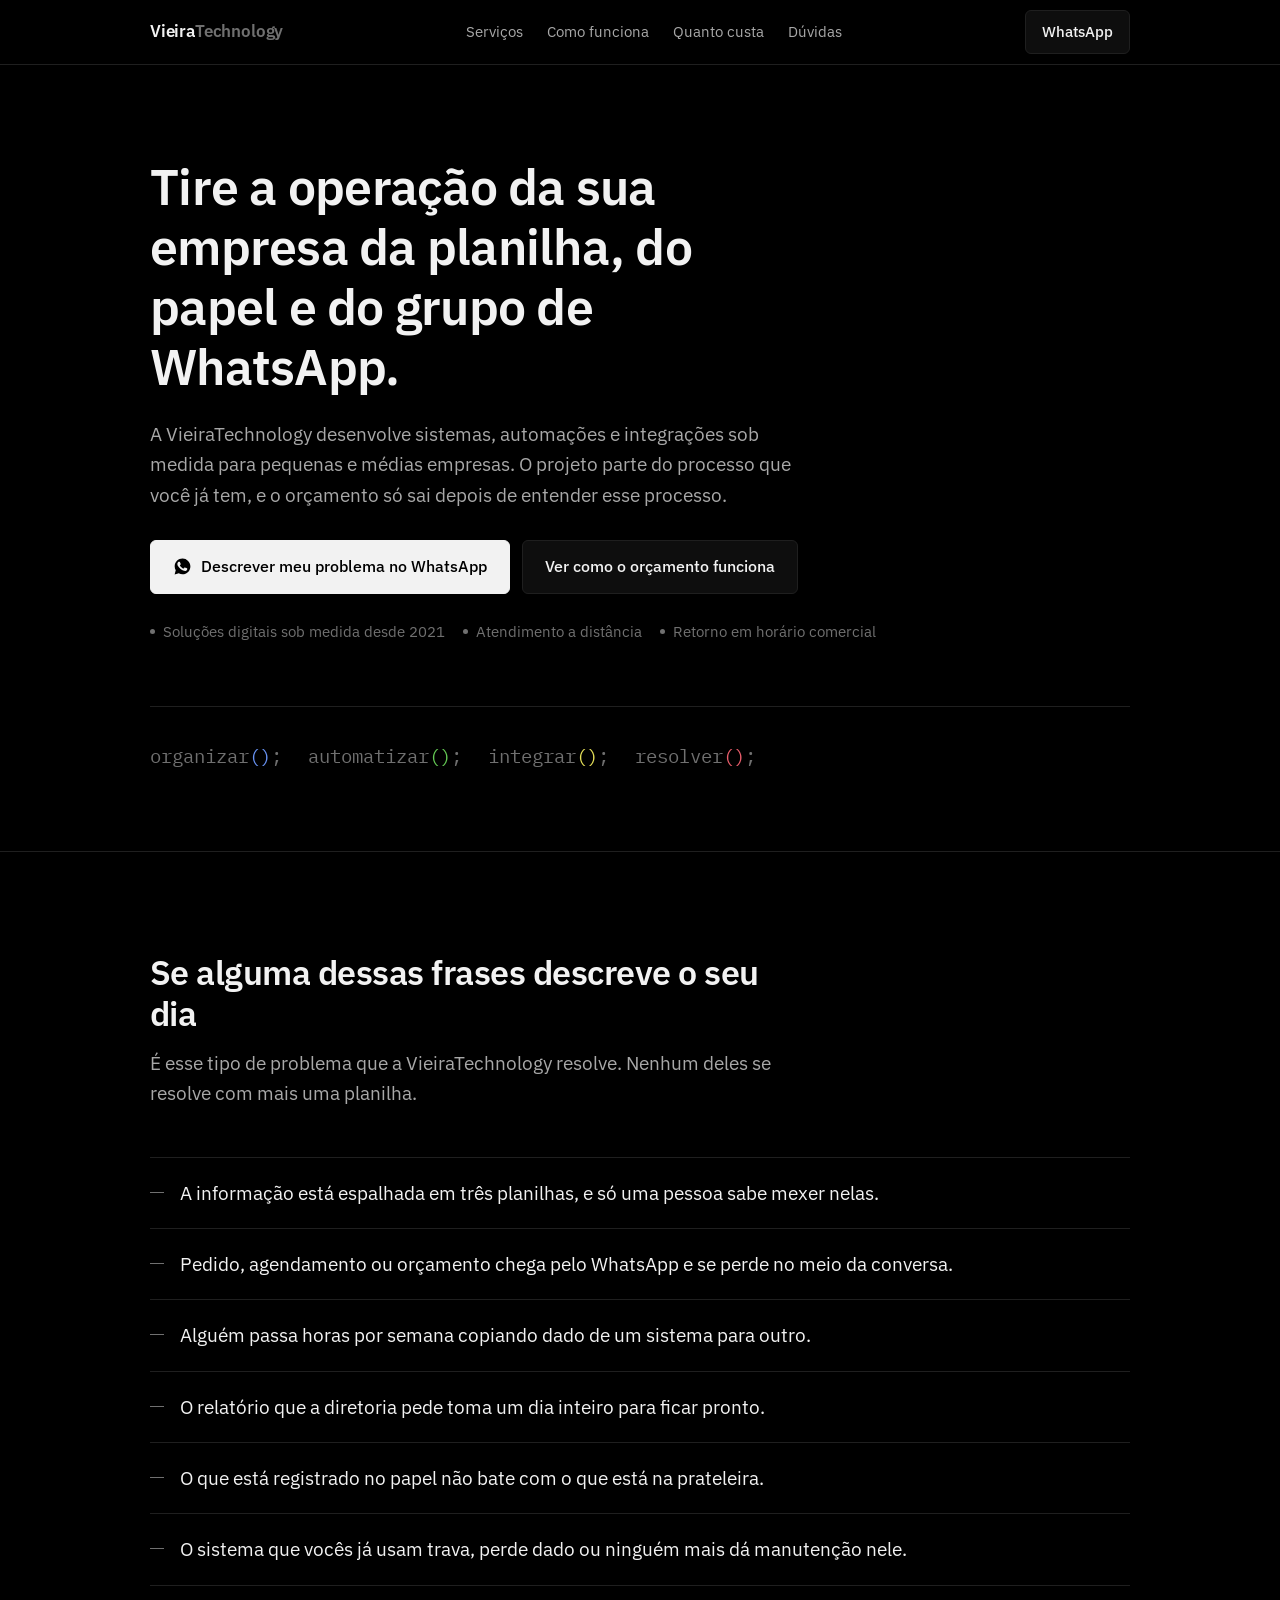
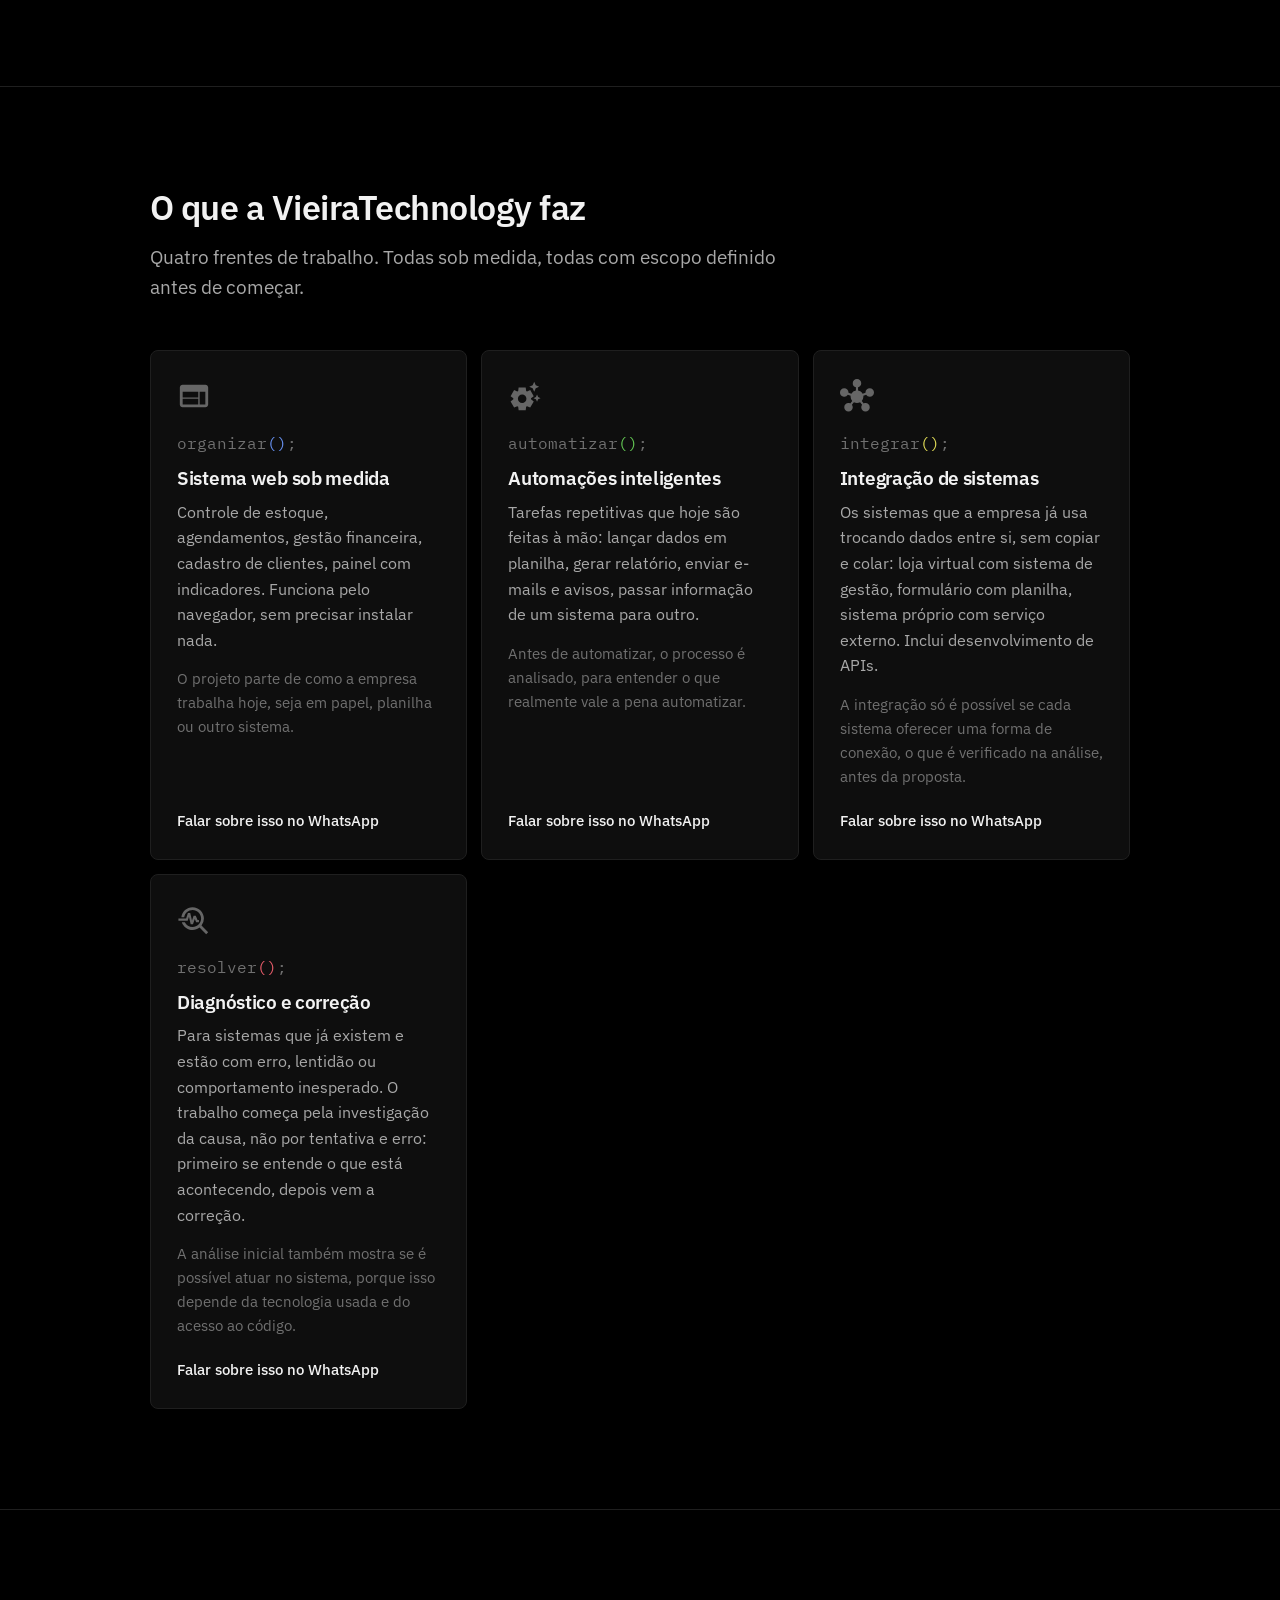
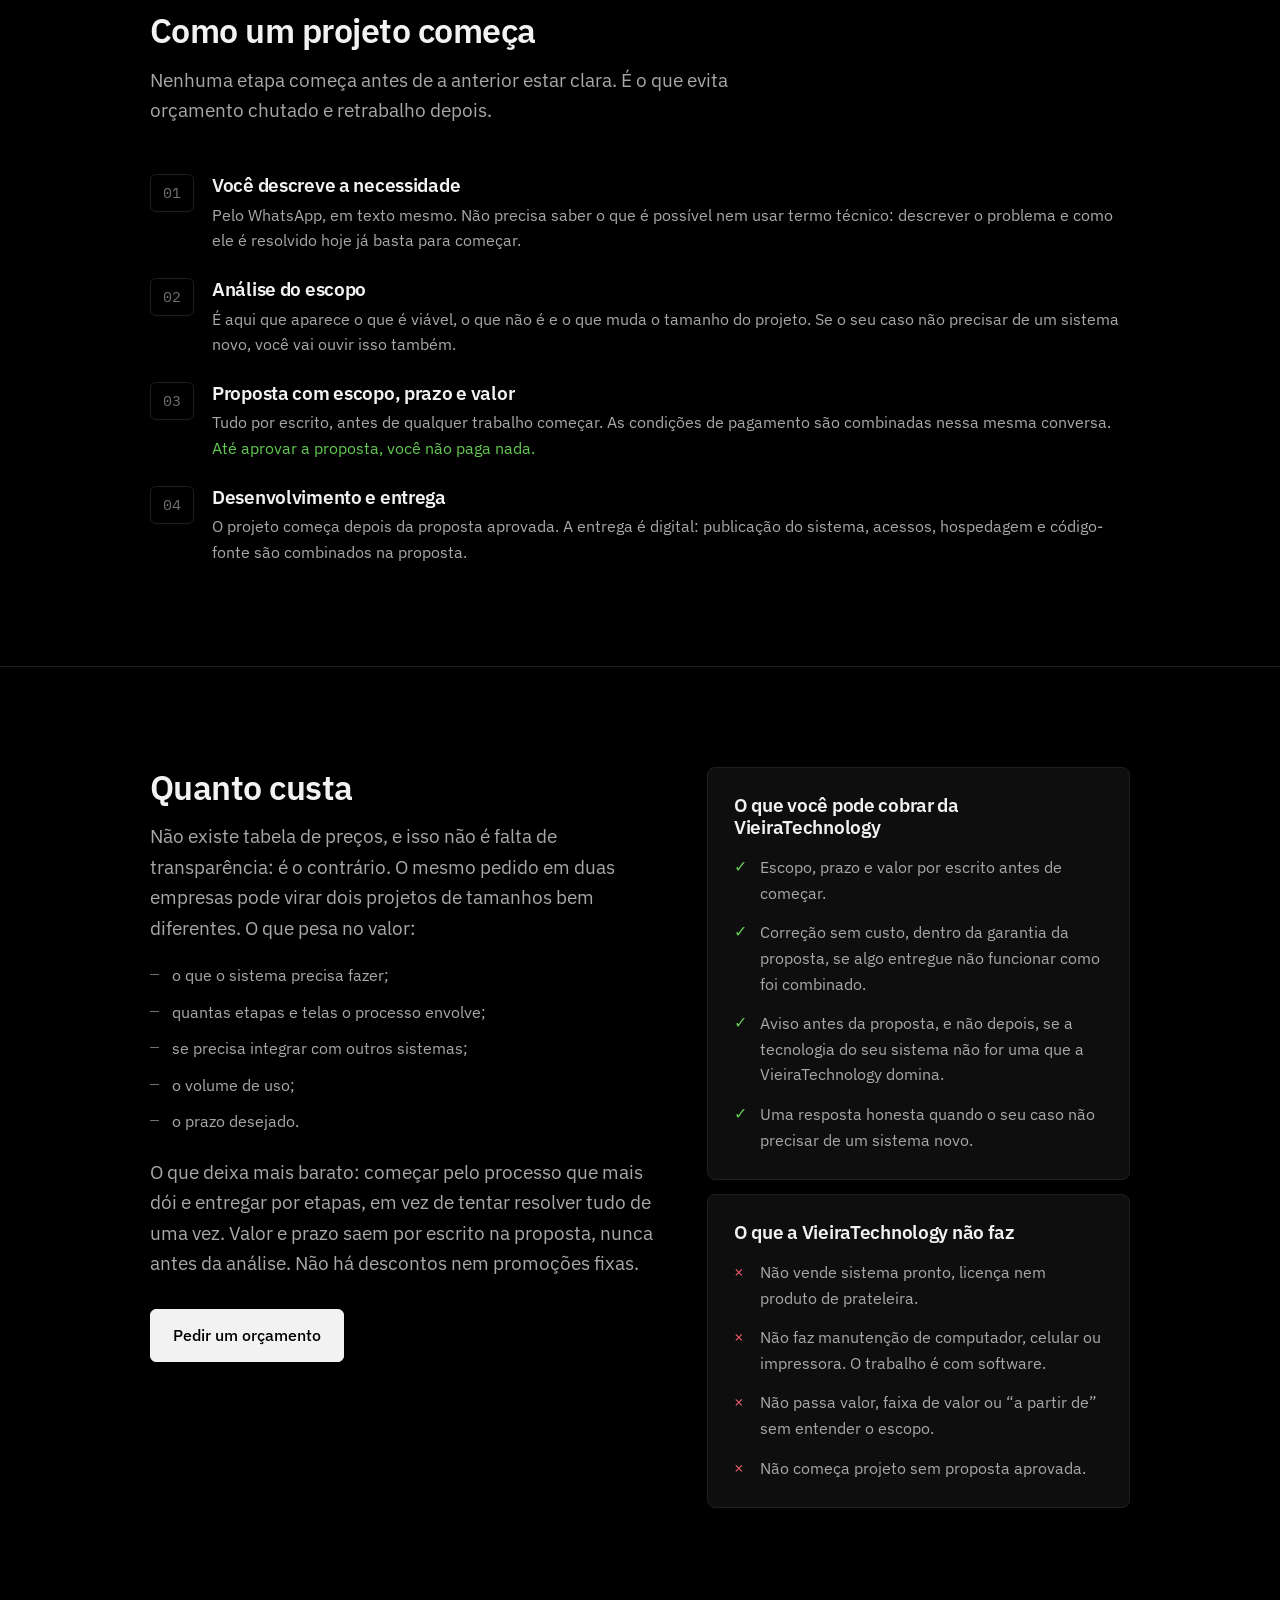
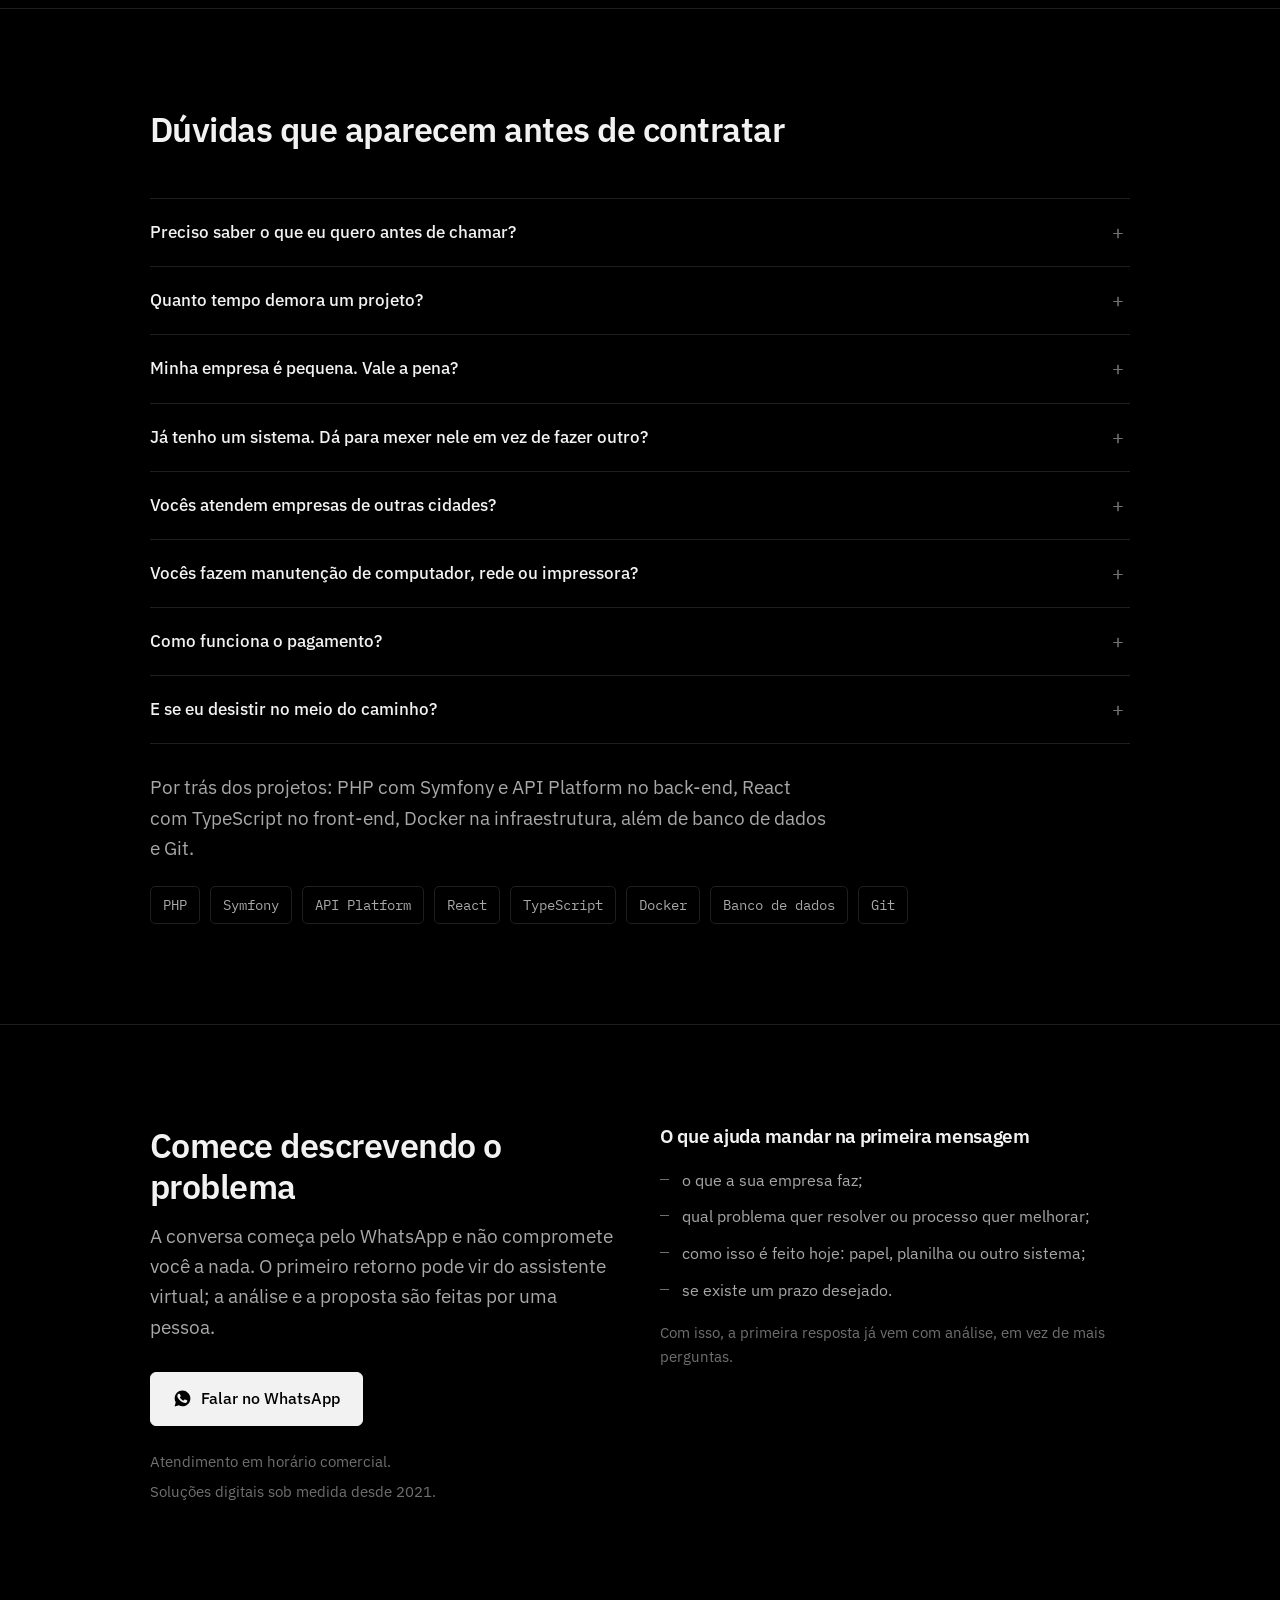
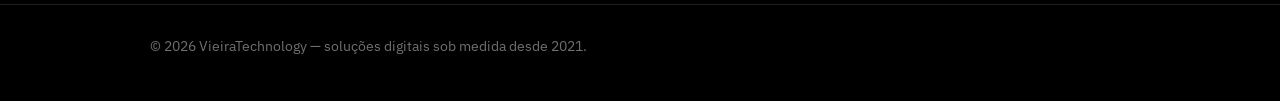
==== index.html @ 197795e4 "Add files via upload" ====
<!DOCTYPE html>
<html lang="pt-BR" id="top">
<head>
<meta charset="utf-8">
<meta name="viewport" content="width=device-width, initial-scale=1">
<title>VieiraTechnology — Sistemas sob medida para empresas que ainda rodam em planilha</title>
<meta name="description" content="Sistemas web, automações e integrações sob medida para pequenas e médias empresas. O projeto parte do processo que você já tem, e o orçamento sai depois da análise do escopo.">
<meta name="theme-color" content="#000000">
<link rel="canonical" href="https://vieiratechnology.github.io/">

<meta property="og:type" content="website">
<meta property="og:locale" content="pt_BR">
<meta property="og:site_name" content="VieiraTechnology">
<meta property="og:title" content="VieiraTechnology — Sistemas sob medida para empresas">
<meta property="og:description" content="Tire a operação da planilha, do papel e do grupo de WhatsApp. Sistemas, automações e integrações feitos para o processo que a sua empresa já tem.">
<meta property="og:url" content="https://vieiratechnology.github.io/">
<meta property="og:image" content="https://vieiratechnology.github.io/assets/img/og.png">
<meta name="twitter:card" content="summary_large_image">

<link rel="icon" href="assets/img/favicon.svg" type="image/svg+xml">
<link rel="preload" href="assets/fonts/ibm-plex-sans.woff2" as="font" type="font/woff2" crossorigin>
<link rel="stylesheet" href="assets/css/style.css">

<!-- marca que o JS está ativo antes da pintura, para o menu não piscar aberto no celular -->
<script>document.documentElement.classList.add('js');</script>
</head>

<body>

<header>
  <div class="wrap bar">
    <a class="mark" href="#top">Vieira<span>Technology</span></a>

    <nav id="nav-primary" class="nav" aria-label="Seções do site">
      <a href="#servicos">Serviços</a>
      <a href="#como-funciona">Como funciona</a>
      <a href="#orcamento">Quanto custa</a>
      <a href="#duvidas">Dúvidas</a>
    </nav>

    <div class="bar-actions">
      <a class="btn btn-sm" href="https://wa.me/5571984056597?text=Ol%C3%A1!%20Vim%20pelo%20site%20da%20VieiraTechnology%20e%20quero%20falar%20sobre%20um%20projeto." rel="noopener">WhatsApp</a>
      <button class="nav-toggle" type="button" aria-expanded="false" aria-controls="nav-primary" aria-label="Abrir e fechar o menu">
        <svg class="i-menu" viewBox="0 0 24 24" aria-hidden="true"><path d="M3 18h18v-2H3v2zm0-5h18v-2H3v2zm0-7v2h18V6H3z"/></svg>
        <svg class="i-close" viewBox="0 0 24 24" aria-hidden="true"><path d="M19 6.41 17.59 5 12 10.59 6.41 5 5 6.41 10.59 12 5 17.59 6.41 19 12 13.41 17.59 19 19 17.59 13.41 12z"/></svg>
      </button>
    </div>
  </div>
</header>

<main>

  <!-- hero: o que é, pra quem, o que fazer agora -->
  <section class="hero wrap">
    <h1>Tire a operação da sua empresa da planilha, do papel e do grupo de WhatsApp.</h1>
    <p class="lead">A VieiraTechnology desenvolve sistemas, automações e integrações sob medida para pequenas e médias empresas. O projeto parte do processo que você já tem, e o orçamento só sai depois de entender esse processo.</p>

    <div class="cta">
      <a class="btn btn-main" href="https://wa.me/5571984056597?text=Ol%C3%A1!%20Vim%20pelo%20site.%20Vou%20descrever%20o%20que%20a%20minha%20empresa%20faz%20e%20qual%20processo%20eu%20quero%20resolver%3A" rel="noopener">
        <svg viewBox="0 0 24 24" aria-hidden="true"><path d="M12.04 2c-5.46 0-9.91 4.45-9.91 9.91 0 1.75.46 3.45 1.32 4.95L2.05 22l5.25-1.38a9.87 9.87 0 0 0 4.74 1.21h.01c5.46 0 9.91-4.45 9.91-9.91 0-2.65-1.03-5.14-2.9-7.01A9.82 9.82 0 0 0 12.04 2zm5.8 14.13c-.25.69-1.45 1.32-2.01 1.4-.54.08-1.21.11-1.95-.12-.45-.14-1.03-.33-1.77-.65-3.12-1.35-5.16-4.49-5.31-4.7-.16-.21-1.27-1.69-1.27-3.22 0-1.53.8-2.28 1.09-2.6.28-.31.62-.39.82-.39.2 0 .41 0 .59.01.19.01.44-.07.69.53.25.6.86 2.08.94 2.23.08.16.13.34.02.55-.1.21-.16.34-.31.52-.16.18-.33.4-.47.54-.16.16-.32.33-.14.64.18.31.81 1.33 1.74 2.16 1.19 1.06 2.2 1.39 2.51 1.55.31.16.49.13.67-.08.18-.21.77-.9.98-1.21.2-.31.41-.26.69-.16.28.1 1.77.84 2.07.99.31.16.51.23.59.36.08.13.08.75-.17 1.45z"/></svg>
        Descrever meu problema no WhatsApp
      </a>
      <a class="btn" href="#orcamento">Ver como o orçamento funciona</a>
    </div>

    <p class="trust">
      <span>Soluções digitais sob medida desde 2021</span>
      <span>Atendimento a distância</span>
      <span>Retorno em horário comercial</span>
    </p>

    <p class="calls">
      <a href="#sistemas">organizar<span class="p-blue">()</span>;</a>
      <a href="#automacoes">automatizar<span class="p-green">()</span>;</a>
      <a href="#integracoes">integrar<span class="p-yellow">()</span>;</a>
      <a href="#diagnostico">resolver<span class="p-red">()</span>;</a>
    </p>
  </section>

  <!-- reconhecimento do problema -->
  <section id="problema">
    <div class="wrap">
      <div class="sec-head">
        <h2>Se alguma dessas frases descreve o seu dia</h2>
        <p class="lead">É esse tipo de problema que a VieiraTechnology resolve. Nenhum deles se resolve com mais uma planilha.</p>
      </div>
      <ul class="pains">
        <li>A informação está espalhada em três planilhas, e só uma pessoa sabe mexer nelas.</li>
        <li>Pedido, agendamento ou orçamento chega pelo WhatsApp e se perde no meio da conversa.</li>
        <li>Alguém passa horas por semana copiando dado de um sistema para outro.</li>
        <li>O relatório que a diretoria pede toma um dia inteiro para ficar pronto.</li>
        <li>O que está registrado no papel não bate com o que está na prateleira.</li>
        <li>O sistema que vocês já usam trava, perde dado ou ninguém mais dá manutenção nele.</li>
      </ul>
    </div>
  </section>

  <!-- serviços -->
  <section id="servicos">
    <div class="wrap">
      <div class="sec-head">
        <h2>O que a VieiraTechnology faz</h2>
        <p class="lead">Quatro frentes de trabalho. Todas sob medida, todas com escopo definido antes de começar.</p>
      </div>

      <div class="cards">

        <article class="card" id="sistemas">
          <svg viewBox="0 0 24 24" aria-hidden="true"><path d="M20 4H4c-1.1 0-1.99.9-1.99 2L2 18c0 1.1.9 2 2 2h16c1.1 0 2-.9 2-2V6c0-1.1-.9-2-2-2zm-5 14H4v-4h11v4zm0-5H4V9h11v4zm5 5h-4V9h4v9z"/></svg>
          <p class="call">organizar<span class="p-blue">()</span>;</p>
          <h3>Sistema web sob medida</h3>
          <p>Controle de estoque, agendamentos, gestão financeira, cadastro de clientes, painel com indicadores. Funciona pelo navegador, sem precisar instalar nada.</p>
          <p class="note">O projeto parte de como a empresa trabalha hoje, seja em papel, planilha ou outro sistema.</p>
          <a class="card-link" href="https://wa.me/5571984056597?text=Ol%C3%A1!%20Vim%20pelo%20site.%20Quero%20falar%20sobre%20um%20sistema%20sob%20medida%20para%20a%20minha%20empresa." rel="noopener">Falar sobre isso no WhatsApp</a>
        </article>

        <article class="card" id="automacoes">
          <svg viewBox="0 0 24 24" aria-hidden="true"><path d="M17.41 6.59 15 5.5l2.41-1.09L18.5 2l1.09 2.41L22 5.5l-2.41 1.09L18.5 9l-1.09-2.41zm3.87 6.13L20.5 11l-.78 1.72-1.72.78 1.72.78.78 1.72.78-1.72L23 13.5l-1.72-.78zm-5.04 1.65 1.94 1.47-2.5 4.33-2.24-.94c-.2.13-.42.26-.64.37l-.3 2.4h-5l-.3-2.41c-.22-.11-.43-.23-.64-.37l-2.24.94-2.5-4.33 1.94-1.47c-.01-.11-.01-.24-.01-.36s0-.25.01-.37l-1.94-1.47 2.5-4.33 2.24.94c.2-.13.42-.26.64-.37L7.5 6h5l.3 2.41c.22.11.43.23.64.37l2.24-.94 2.5 4.33-1.94 1.47c.01.12.01.24.01.37s0 .24-.01.36zM13 14c0-1.66-1.34-3-3-3s-3 1.34-3 3 1.34 3 3 3 3-1.34 3-3z"/></svg>
          <p class="call">automatizar<span class="p-green">()</span>;</p>
          <h3>Automações inteligentes</h3>
          <p>Tarefas repetitivas que hoje são feitas à mão: lançar dados em planilha, gerar relatório, enviar e-mails e avisos, passar informação de um sistema para outro.</p>
          <p class="note">Antes de automatizar, o processo é analisado, para entender o que realmente vale a pena automatizar.</p>
          <a class="card-link" href="https://wa.me/5571984056597?text=Ol%C3%A1!%20Vim%20pelo%20site.%20Quero%20automatizar%20uma%20tarefa%20repetitiva%20aqui%20na%20empresa%3A" rel="noopener">Falar sobre isso no WhatsApp</a>
        </article>

        <article class="card" id="integracoes">
          <svg viewBox="0 0 24 24" aria-hidden="true"><path d="M8.4 18.2c.38.5.6 1.12.6 1.8 0 1.66-1.34 3-3 3s-3-1.34-3-3 1.34-3 3-3c.44 0 .85.09 1.23.26l1.41-1.77a4.504 4.504 0 0 1-1.09-3.69l-2.03-.68A2.997 2.997 0 0 1 0 9.5c0-1.66 1.34-3 3-3s3 1.34 3 3c0 .07 0 .14-.01.21l2.03.68a4.468 4.468 0 0 1 3.22-2.32V5.91A3.018 3.018 0 0 1 9 3c0-1.66 1.34-3 3-3s3 1.34 3 3c0 1.4-.96 2.57-2.25 2.91v2.16c1.4.23 2.58 1.11 3.22 2.32L18 9.71V9.5c0-1.66 1.34-3 3-3s3 1.34 3 3-1.34 3-3 3c-1.06 0-1.98-.55-2.52-1.37l-2.03.68a4.49 4.49 0 0 1-1.09 3.69l1.41 1.77c.38-.18.79-.27 1.23-.27 1.66 0 3 1.34 3 3s-1.34 3-3 3-3-1.34-3-3c0-.68.22-1.3.6-1.8l-1.41-1.77c-1.35.75-3.01.76-4.37 0L8.4 18.2z"/></svg>
          <p class="call">integrar<span class="p-yellow">()</span>;</p>
          <h3>Integração de sistemas</h3>
          <p>Os sistemas que a empresa já usa trocando dados entre si, sem copiar e colar: loja virtual com sistema de gestão, formulário com planilha, sistema próprio com serviço externo. Inclui desenvolvimento de APIs.</p>
          <p class="note">A integração só é possível se cada sistema oferecer uma forma de conexão, o que é verificado na análise, antes da proposta.</p>
          <a class="card-link" href="https://wa.me/5571984056597?text=Ol%C3%A1!%20Vim%20pelo%20site.%20Preciso%20fazer%20dois%20sistemas%20conversarem%3A" rel="noopener">Falar sobre isso no WhatsApp</a>
        </article>

        <article class="card" id="diagnostico">
          <svg viewBox="0 0 24 24" aria-hidden="true"><path d="m22 20.59-4.69-4.69A7.902 7.902 0 0 0 19 11c0-4.42-3.58-8-8-8-4.08 0-7.44 3.05-7.93 7h2.02C5.57 7.17 8.03 5 11 5c3.31 0 6 2.69 6 6s-2.69 6-6 6c-2.42 0-4.5-1.44-5.45-3.5H3.4C4.45 16.69 7.46 19 11 19c1.85 0 3.55-.63 4.9-1.69L20.59 22 22 20.59z"/><path d="M8.43 9.69 9.65 15h1.64l1.26-3.78.95 2.28h2V12h-1l-1.25-3h-1.54l-1.12 3.37L9.35 7H7.7l-1.25 4H1v1.5h6.55z"/></svg>
          <p class="call">resolver<span class="p-red">()</span>;</p>
          <h3>Diagnóstico e correção</h3>
          <p>Para sistemas que já existem e estão com erro, lentidão ou comportamento inesperado. O trabalho começa pela investigação da causa, não por tentativa e erro: primeiro se entende o que está acontecendo, depois vem a correção.</p>
          <p class="note">A análise inicial também mostra se é possível atuar no sistema, porque isso depende da tecnologia usada e do acesso ao código.</p>
          <a class="card-link" href="https://wa.me/5571984056597?text=Ol%C3%A1!%20Vim%20pelo%20site.%20Tenho%20um%20sistema%20com%20problema%20e%20queria%20um%20diagn%C3%B3stico%3A" rel="noopener">Falar sobre isso no WhatsApp</a>
        </article>

      </div>
    </div>
  </section>

  <!-- processo -->
  <section id="como-funciona">
    <div class="wrap">
      <div class="sec-head">
        <h2>Como um projeto começa</h2>
        <p class="lead">Nenhuma etapa começa antes de a anterior estar clara. É o que evita orçamento chutado e retrabalho depois.</p>
      </div>

      <div class="steps">
        <div class="step">
          <div class="step-n">01</div>
          <div>
            <h3>Você descreve a necessidade</h3>
            <p>Pelo WhatsApp, em texto mesmo. Não precisa saber o que é possível nem usar termo técnico: descrever o problema e como ele é resolvido hoje já basta para começar.</p>
          </div>
        </div>
        <div class="step">
          <div class="step-n">02</div>
          <div>
            <h3>Análise do escopo</h3>
            <p>É aqui que aparece o que é viável, o que não é e o que muda o tamanho do projeto. Se o seu caso não precisar de um sistema novo, você vai ouvir isso também.</p>
          </div>
        </div>
        <div class="step">
          <div class="step-n">03</div>
          <div>
            <h3>Proposta com escopo, prazo e valor</h3>
            <p>Tudo por escrito, antes de qualquer trabalho começar. As condições de pagamento são combinadas nessa mesma conversa. <span class="free">Até aprovar a proposta, você não paga nada.</span></p>
          </div>
        </div>
        <div class="step">
          <div class="step-n">04</div>
          <div>
            <h3>Desenvolvimento e entrega</h3>
            <p>O projeto começa depois da proposta aprovada. A entrega é digital: publicação do sistema, acessos, hospedagem e código-fonte são combinados na proposta.</p>
          </div>
        </div>
      </div>
    </div>
  </section>

  <!-- preço -->
  <section id="orcamento">
    <div class="wrap two">
      <div>
        <h2>Quanto custa</h2>
        <p class="lead mt-14">Não existe tabela de preços, e isso não é falta de transparência: é o contrário. O mesmo pedido em duas empresas pode virar dois projetos de tamanhos bem diferentes. O que pesa no valor:</p>
        <ul class="factors">
          <li>o que o sistema precisa fazer;</li>
          <li>quantas etapas e telas o processo envolve;</li>
          <li>se precisa integrar com outros sistemas;</li>
          <li>o volume de uso;</li>
          <li>o prazo desejado.</li>
        </ul>
        <p class="lead mt-22">O que deixa mais barato: começar pelo processo que mais dói e entregar por etapas, em vez de tentar resolver tudo de uma vez. Valor e prazo saem por escrito na proposta, nunca antes da análise. Não há descontos nem promoções fixas.</p>
        <div class="cta">
          <a class="btn btn-main" href="https://wa.me/5571984056597?text=Ol%C3%A1!%20Vim%20pelo%20site%20e%20quero%20um%20or%C3%A7amento.%20O%20processo%20que%20eu%20preciso%20resolver%20%C3%A9%3A" rel="noopener">Pedir um orçamento</a>
        </div>
      </div>

      <div>
        <div class="panel panel-yes">
          <h3>O que você pode cobrar da VieiraTechnology</h3>
          <ul>
            <li>Escopo, prazo e valor por escrito antes de começar.</li>
            <li>Correção sem custo, dentro da garantia da proposta, se algo entregue não funcionar como foi combinado.</li>
            <li>Aviso antes da proposta, e não depois, se a tecnologia do seu sistema não for uma que a VieiraTechnology domina.</li>
            <li>Uma resposta honesta quando o seu caso não precisar de um sistema novo.</li>
          </ul>
        </div>

        <div class="panel panel-no">
          <h3>O que a VieiraTechnology não faz</h3>
          <ul>
            <li>Não vende sistema pronto, licença nem produto de prateleira.</li>
            <li>Não faz manutenção de computador, celular ou impressora. O trabalho é com software.</li>
            <li>Não passa valor, faixa de valor ou “a partir de” sem entender o escopo.</li>
            <li>Não começa projeto sem proposta aprovada.</li>
          </ul>
        </div>
      </div>
    </div>
  </section>

  <!-- dúvidas -->
  <section id="duvidas">
    <div class="wrap">
      <div class="sec-head">
        <h2>Dúvidas que aparecem antes de contratar</h2>
      </div>

      <div class="faq">
        <details>
          <summary>Preciso saber o que eu quero antes de chamar?</summary>
          <p>Não. Descrever o problema e como ele é resolvido hoje já é suficiente. Definir o que o sistema precisa fazer faz parte da análise do escopo, antes da proposta.</p>
        </details>
        <details>
          <summary>Quanto tempo demora um projeto?</summary>
          <p>Depende do escopo, pelos mesmos motivos que mudam o valor. O prazo é definido na proposta, por escrito, antes de o desenvolvimento começar.</p>
        </details>
        <details>
          <summary>Minha empresa é pequena. Vale a pena?</summary>
          <p>O critério não é o tamanho da empresa, é o tamanho do problema. Se um processo manual consome horas de alguém toda semana ou causa erro que custa dinheiro, dá para medir se vale. Isso também aparece na análise, antes de qualquer proposta.</p>
        </details>
        <details>
          <summary>Já tenho um sistema. Dá para mexer nele em vez de fazer outro?</summary>
          <p>Depende da tecnologia usada e do acesso ao código. A análise inicial responde isso, e a resposta pode ser que não vale a pena mexer. Nesse caso você vai ouvir isso antes da proposta.</p>
        </details>
        <details>
          <summary>Vocês atendem empresas de outras cidades?</summary>
          <p>Sim. O atendimento é feito a distância, então a localização do cliente não é um impedimento.</p>
        </details>
        <details>
          <summary>Vocês fazem manutenção de computador, rede ou impressora?</summary>
          <p>Não. O trabalho da VieiraTechnology é com software: sistemas, automações e integrações sob medida, além da correção de sistemas que já existem.</p>
        </details>
        <details>
          <summary>Como funciona o pagamento?</summary>
          <p>A forma de pagamento é combinada caso a caso, diretamente com o responsável, junto com a proposta. Não existe condição padrão, então forma, parcelamento e datas são definidos nessa conversa.</p>
        </details>
        <details>
          <summary>E se eu desistir no meio do caminho?</summary>
          <p>Cancelamento e reembolso seguem o que estiver acordado na proposta, respeitando os direitos previstos em lei, e são tratados diretamente com o responsável.</p>
        </details>
      </div>

      <p class="lead narrow mt-28">Por trás dos projetos: PHP com Symfony e API Platform no back-end, React com TypeScript no front-end, Docker na infraestrutura, além de banco de dados e Git.</p>
      <div class="stack">
        <span class="chip">PHP</span>
        <span class="chip">Symfony</span>
        <span class="chip">API Platform</span>
        <span class="chip">React</span>
        <span class="chip">TypeScript</span>
        <span class="chip">Docker</span>
        <span class="chip">Banco de dados</span>
        <span class="chip">Git</span>
      </div>
    </div>
  </section>

  <!-- contato -->
  <section id="contato">
    <div class="wrap contact-grid">
      <div>
        <h2>Comece descrevendo o problema</h2>
        <p class="lead mt-14">A conversa começa pelo WhatsApp e não compromete você a nada. O primeiro retorno pode vir do assistente virtual; a análise e a proposta são feitas por uma pessoa.</p>
        <div class="cta">
          <a class="btn btn-main" href="https://wa.me/5571984056597?text=Ol%C3%A1!%20Vim%20pelo%20site.%20Vou%20descrever%20o%20que%20a%20minha%20empresa%20faz%20e%20qual%20processo%20eu%20quero%20resolver%3A" rel="noopener">
            <svg viewBox="0 0 24 24" aria-hidden="true"><path d="M12.04 2c-5.46 0-9.91 4.45-9.91 9.91 0 1.75.46 3.45 1.32 4.95L2.05 22l5.25-1.38a9.87 9.87 0 0 0 4.74 1.21h.01c5.46 0 9.91-4.45 9.91-9.91 0-2.65-1.03-5.14-2.9-7.01A9.82 9.82 0 0 0 12.04 2zm5.8 14.13c-.25.69-1.45 1.32-2.01 1.4-.54.08-1.21.11-1.95-.12-.45-.14-1.03-.33-1.77-.65-3.12-1.35-5.16-4.49-5.31-4.7-.16-.21-1.27-1.69-1.27-3.22 0-1.53.8-2.28 1.09-2.6.28-.31.62-.39.82-.39.2 0 .41 0 .59.01.19.01.44-.07.69.53.25.6.86 2.08.94 2.23.08.16.13.34.02.55-.1.21-.16.34-.31.52-.16.18-.33.4-.47.54-.16.16-.32.33-.14.64.18.31.81 1.33 1.74 2.16 1.19 1.06 2.2 1.39 2.51 1.55.31.16.49.13.67-.08.18-.21.77-.9.98-1.21.2-.31.41-.26.69-.16.28.1 1.77.84 2.07.99.31.16.51.23.59.36.08.13.08.75-.17 1.45z"/></svg>
            Falar no WhatsApp
          </a>
        </div>
        <div class="meta">
          <span>Atendimento em horário comercial.</span>
          <span>Soluções digitais sob medida desde 2021.</span>
        </div>
      </div>

      <div>
        <h3>O que ajuda mandar na primeira mensagem</h3>
        <ul class="send">
          <li>o que a sua empresa faz;</li>
          <li>qual problema quer resolver ou processo quer melhorar;</li>
          <li>como isso é feito hoje: papel, planilha ou outro sistema;</li>
          <li>se existe um prazo desejado.</li>
        </ul>
        <p class="hint">Com isso, a primeira resposta já vem com análise, em vez de mais perguntas.</p>
      </div>
    </div>
  </section>

</main>

<footer>
  <div class="wrap">© <span id="ano">2026</span> VieiraTechnology — soluções digitais sob medida desde 2021.</div>
</footer>

<!-- barra fixa do celular: aparece depois do hero e some na seção de contato -->
<div class="sticky-cta" id="sticky-cta" hidden>
  <a class="btn btn-main" href="https://wa.me/5571984056597?text=Ol%C3%A1!%20Vim%20pelo%20site.%20Vou%20descrever%20o%20que%20a%20minha%20empresa%20faz%20e%20qual%20processo%20eu%20quero%20resolver%3A" rel="noopener">Falar no WhatsApp</a>
  <button class="sticky-close" type="button" aria-label="Fechar barra de contato">×</button>
</div>

<script type="application/ld+json">
{
  "@context": "https://schema.org",
  "@graph": [
    {
      "@type": "ProfessionalService",
      "@id": "https://vieiratechnology.github.io/#empresa",
      "name": "VieiraTechnology",
      "url": "https://vieiratechnology.github.io/",
      "description": "Desenvolvimento de sistemas web, automações e integrações sob medida para empresas, além de diagnóstico e correção de sistemas existentes.",
      "foundingDate": "2021",
      "telephone": "+5571984056597",
      "areaServed": "BR",
      "availableLanguage": "pt-BR",
      "serviceType": [
        "Sistema web sob medida",
        "Automações inteligentes",
        "Integração de sistemas",
        "Diagnóstico e correção de sistemas"
      ]
    },
    {
      "@type": "FAQPage",
      "mainEntity": [
        {
          "@type": "Question",
          "name": "Preciso saber o que eu quero antes de chamar?",
          "acceptedAnswer": {
            "@type": "Answer",
            "text": "Não. Descrever o problema e como ele é resolvido hoje já é suficiente. Definir o que o sistema precisa fazer faz parte da análise do escopo, antes da proposta."
          }
        },
        {
          "@type": "Question",
          "name": "Quanto tempo demora um projeto?",
          "acceptedAnswer": {
            "@type": "Answer",
            "text": "Depende do escopo, pelos mesmos motivos que mudam o valor. O prazo é definido na proposta, por escrito, antes de o desenvolvimento começar."
          }
        },
        {
          "@type": "Question",
          "name": "Minha empresa é pequena. Vale a pena?",
          "acceptedAnswer": {
            "@type": "Answer",
            "text": "O critério não é o tamanho da empresa, é o tamanho do problema. Se um processo manual consome horas de alguém toda semana ou causa erro que custa dinheiro, dá para medir se vale. Isso também aparece na análise, antes de qualquer proposta."
          }
        },
        {
          "@type": "Question",
          "name": "Já tenho um sistema. Dá para mexer nele em vez de fazer outro?",
          "acceptedAnswer": {
            "@type": "Answer",
            "text": "Depende da tecnologia usada e do acesso ao código. A análise inicial responde isso, e a resposta pode ser que não vale a pena mexer. Nesse caso você vai ouvir isso antes da proposta."
          }
        },
        {
          "@type": "Question",
          "name": "Vocês atendem empresas de outras cidades?",
          "acceptedAnswer": {
            "@type": "Answer",
            "text": "Sim. O atendimento é feito a distância, então a localização do cliente não é um impedimento."
          }
        },
        {
          "@type": "Question",
          "name": "Vocês fazem manutenção de computador, rede ou impressora?",
          "acceptedAnswer": {
            "@type": "Answer",
            "text": "Não. O trabalho da VieiraTechnology é com software: sistemas, automações e integrações sob medida, além da correção de sistemas que já existem."
          }
        },
        {
          "@type": "Question",
          "name": "Como funciona o pagamento?",
          "acceptedAnswer": {
            "@type": "Answer",
            "text": "A forma de pagamento é combinada caso a caso, diretamente com o responsável, junto com a proposta. Não existe condição padrão, então forma, parcelamento e datas são definidos nessa conversa."
          }
        },
        {
          "@type": "Question",
          "name": "E se eu desistir no meio do caminho?",
          "acceptedAnswer": {
            "@type": "Answer",
            "text": "Cancelamento e reembolso seguem o que estiver acordado na proposta, respeitando os direitos previstos em lei, e são tratados diretamente com o responsável."
          }
        }
      ]
    }
  ]
}
</script>

<script src="assets/js/main.js" defer></script>
</body>
</html>
---- assets/css/style.css ----
/* ==========================================================================
   VieiraTechnology — estilos do site
   Ordem: fontes, tokens, base, cabeçalho, botões, hero, dores, serviços,
          processo, orçamento, compromissos, FAQ, contato, barra fixa,
          rodapé, 404, responsivo, acessibilidade.
   ========================================================================== */

/* --- fontes (locais, sem Google Fonts) ---------------------------------- */
@font-face{
  font-family:"Plex Sans";
  src:url("../fonts/ibm-plex-sans.woff2") format("woff2-variations"),
      url("../fonts/ibm-plex-sans.woff2") format("woff2");
  font-weight:100 700;
  font-style:normal;
  font-display:swap;
}
@font-face{
  font-family:"Plex Mono";
  src:url("../fonts/ibm-plex-mono-400.woff2") format("woff2");
  font-weight:400;
  font-style:normal;
  font-display:swap;
}
@font-face{
  font-family:"Plex Mono";
  src:url("../fonts/ibm-plex-mono-600.woff2") format("woff2");
  font-weight:600;
  font-style:normal;
  font-display:swap;
}

/* --- tokens ------------------------------------------------------------- */
:root{
  --black:#000;
  --surface:#0e0e0e;
  --surface-2:#141414;
  --line:#1f1f1f;
  --ink:#f2f2f2;
  --muted:#a8a8a8;
  --dim:#707070;
  --icon:#666;

  /* as quatro cores vêm dos parênteses do cover: code(), sleep(), eat(), repeat() */
  --blue:#6892f3;
  --green:#64c954;
  --yellow:#e4df58;
  --red:#e95d6b;

  --sans:"Plex Sans",-apple-system,BlinkMacSystemFont,"Segoe UI",Roboto,Arial,sans-serif;
  --mono:"Plex Mono",ui-monospace,SFMono-Regular,Menlo,Consolas,monospace;
  --pad:clamp(20px,5vw,40px);
}

/* --- base --------------------------------------------------------------- */
*{box-sizing:border-box}
html{scroll-behavior:smooth;scroll-padding-top:76px}
body{
  margin:0;
  background:var(--black);
  color:var(--ink);
  font-family:var(--sans);
  font-size:17px;
  line-height:1.6;
  -webkit-font-smoothing:antialiased;
}
img{max-width:100%;height:auto}
a{color:inherit}
a:focus-visible,button:focus-visible,summary:focus-visible{outline:2px solid var(--blue);outline-offset:3px}

.wrap{width:100%;max-width:1060px;margin:0 auto;padding-left:var(--pad);padding-right:var(--pad)}
section{padding:clamp(56px,9vw,100px) 0;border-top:1px solid var(--line)}

h1,h2,h3{line-height:1.2;margin:0;font-weight:600;letter-spacing:-.015em}
h2{font-size:clamp(25px,4.2vw,34px)}
h3{font-size:19px}
p{margin:0}
.lead{color:var(--muted);font-size:clamp(17px,2.2vw,19px)}
.sec-head{max-width:640px;margin-bottom:clamp(30px,5vw,48px);display:grid;gap:14px}
.narrow{max-width:62ch}
.mt-14{margin-top:14px}
.mt-22{margin-top:22px}
.mt-28{margin-top:28px}

/* --- cabeçalho ---------------------------------------------------------- */
header{
  position:sticky;top:0;z-index:30;
  background:rgba(0,0,0,.9);
  backdrop-filter:blur(8px);
  border-bottom:1px solid var(--line);
}
.bar{display:flex;align-items:center;justify-content:space-between;gap:16px;height:64px}
.mark{order:1;font-weight:600;letter-spacing:-.01em;text-decoration:none;font-size:17px}
.mark span{color:var(--dim)}
.nav{order:2;display:flex;gap:24px}
.nav a{color:var(--muted);text-decoration:none;font-size:15px}
.nav a:hover{color:var(--ink)}
.bar-actions{order:3;display:flex;align-items:center;gap:10px}

.nav-toggle{
  display:none;width:40px;height:40px;padding:0;
  align-items:center;justify-content:center;
  background:var(--surface);border:1px solid var(--line);border-radius:6px;
  color:var(--ink);cursor:pointer;
}
.nav-toggle svg{width:22px;height:22px;fill:currentColor}
.nav-toggle .i-close{display:none}
.nav-toggle[aria-expanded="true"] .i-menu{display:none}
.nav-toggle[aria-expanded="true"] .i-close{display:block}

/* --- botões ------------------------------------------------------------- */
.btn{
  display:inline-flex;align-items:center;justify-content:center;gap:9px;
  min-height:48px;padding:13px 22px;border-radius:6px;
  text-decoration:none;font-weight:500;font-size:16px;
  border:1px solid var(--line);color:var(--ink);background:var(--surface);
}
.btn:hover{border-color:#333}
.btn-main{background:var(--ink);color:#000;border-color:var(--ink)}
.btn-main:hover{background:#fff;border-color:#fff}
.btn-sm{min-height:0;padding:9px 16px;font-size:15px}
.btn svg{width:19px;height:19px;fill:currentColor;flex:none}
.cta{display:flex;flex-wrap:wrap;gap:12px;margin-top:30px}

/* --- hero --------------------------------------------------------------- */
.hero{padding-top:clamp(50px,8vw,92px);padding-bottom:clamp(44px,7vw,80px);border-top:0}
.hero h1{font-size:clamp(31px,5.6vw,50px);max-width:19ch}
.hero .lead{margin-top:22px;max-width:60ch}
.trust{
  display:flex;flex-wrap:wrap;gap:8px 18px;margin-top:26px;
  color:var(--dim);font-size:15px;
}
.trust span{display:inline-flex;align-items:center;gap:8px}
.trust span::before{content:"";width:5px;height:5px;border-radius:50%;background:var(--dim)}

.calls{
  display:flex;flex-wrap:wrap;gap:10px 26px;
  margin-top:clamp(38px,6vw,62px);
  padding-top:clamp(24px,4vw,34px);
  border-top:1px solid var(--line);
  font-family:var(--mono);font-size:clamp(15px,2.4vw,19px);color:var(--dim);
}
.calls a{text-decoration:none;white-space:nowrap}
.calls a:hover{color:var(--ink)}
.p-blue{color:var(--blue)}
.p-green{color:var(--green)}
.p-yellow{color:var(--yellow)}
.p-red{color:var(--red)}

/* --- dores -------------------------------------------------------------- */
.pains{display:grid;gap:0;border-top:1px solid var(--line)}
.pains li{
  list-style:none;
  color:var(--ink);font-size:clamp(17px,2.3vw,19px);
  padding:20px 0 20px 30px;border-bottom:1px solid var(--line);position:relative;
}
.pains li::before{
  content:"";position:absolute;left:0;top:34px;width:14px;height:1px;background:var(--dim);
}
.pains{margin:0;padding:0}

/* --- serviços ----------------------------------------------------------- */
.cards{display:grid;gap:14px;grid-template-columns:repeat(auto-fit,minmax(290px,1fr))}
.card{
  background:var(--surface);border:1px solid var(--line);border-radius:8px;
  padding:28px 26px 26px;display:flex;flex-direction:column;
}
.card>svg{width:34px;height:34px;fill:var(--icon);display:block}
.card .call{font-family:var(--mono);font-size:16px;color:var(--dim);margin:18px 0 10px}
.card h3{margin-bottom:10px}
.card p{color:var(--muted);font-size:16px}
.card .note{margin-top:14px;color:var(--dim);font-size:15px}
.card-link{
  margin-top:auto;padding-top:20px;
  font-size:15px;font-weight:500;text-decoration:none;color:var(--ink);
}
.card-link:hover{color:#fff;text-decoration:underline}

/* --- processo ----------------------------------------------------------- */
.steps{display:grid;gap:24px}
.step{display:grid;grid-template-columns:44px 1fr;gap:18px;align-items:start}
.step-n{
  font-family:var(--mono);font-size:15px;color:var(--dim);
  border:1px solid var(--line);border-radius:6px;
  height:38px;display:grid;place-items:center;
}
.step h3{margin-bottom:6px}
.step p{color:var(--muted);font-size:16px}
.step .free{color:var(--green)}

/* --- orçamento e compromissos ------------------------------------------- */
.two{display:grid;gap:40px;grid-template-columns:1.1fr .9fr;align-items:start}
.factors,.send{list-style:none;margin:20px 0 0;padding:0;display:grid;gap:11px}
.factors li,.send li{color:var(--muted);font-size:16px;padding-left:22px;position:relative}
.factors li::before,.send li::before{
  content:"";position:absolute;left:0;top:11px;width:9px;height:1px;background:var(--dim);
}
.panel{background:var(--surface);border:1px solid var(--line);border-radius:8px;padding:26px}
.panel+.panel{margin-top:14px}
.panel h3{margin-bottom:16px}
.panel ul{list-style:none;margin:0;padding:0;display:grid;gap:14px}
.panel li{color:var(--muted);font-size:16px;padding-left:26px;position:relative}
.panel li::before{position:absolute;left:0;top:-1px;font-family:var(--mono)}
.panel-yes li::before{content:"✓";color:var(--green)}
.panel-no li::before{content:"×";color:var(--red)}

/* --- FAQ (sem JS: details/summary nativo) ------------------------------- */
.faq{display:grid;border-top:1px solid var(--line)}
.faq details{border-bottom:1px solid var(--line)}
.faq summary{
  list-style:none;cursor:pointer;
  padding:20px 40px 20px 0;position:relative;
  font-size:17px;font-weight:500;
}
.faq summary::-webkit-details-marker{display:none}
.faq summary::after{
  content:"+";position:absolute;right:6px;top:18px;
  font-family:var(--mono);font-size:20px;color:var(--dim);
}
.faq details[open] summary::after{content:"–"}
.faq p{color:var(--muted);font-size:16px;padding:0 0 22px;max-width:70ch}

/* --- tecnologias -------------------------------------------------------- */
.stack{display:flex;flex-wrap:wrap;gap:10px;margin-top:22px}
.chip{
  font-family:var(--mono);font-size:14px;color:var(--muted);
  border:1px solid var(--line);border-radius:5px;padding:7px 12px;
}

/* --- contato ------------------------------------------------------------ */
.contact-grid{display:grid;gap:40px;grid-template-columns:1fr 1fr}
.meta{margin-top:24px;color:var(--dim);font-size:15px;display:grid;gap:6px}
.hint{color:var(--dim);font-size:15px;margin-top:18px}

/* --- barra fixa do celular ---------------------------------------------- */
.sticky-cta{
  display:none;
  position:fixed;left:0;right:0;bottom:0;z-index:40;
  padding:10px 14px calc(10px + env(safe-area-inset-bottom,0px));
  background:rgba(0,0,0,.94);border-top:1px solid var(--line);
  backdrop-filter:blur(8px);
  gap:10px;align-items:center;
}
.sticky-cta .btn{flex:1}
.sticky-close{
  width:44px;height:44px;flex:none;
  background:none;border:1px solid var(--line);border-radius:6px;
  color:var(--dim);cursor:pointer;font-size:18px;line-height:1;
}

/* --- rodapé ------------------------------------------------------------- */
footer{border-top:1px solid var(--line);padding:30px 0 44px;color:var(--dim);font-size:14px}

/* --- página 404 --------------------------------------------------------- */
.page-404{min-height:70vh;display:grid;align-content:center;gap:18px;padding:80px 0}
.page-404 .call{font-family:var(--mono);color:var(--dim);font-size:clamp(18px,4vw,24px)}

/* --- responsivo --------------------------------------------------------- */
@media (max-width:840px){
  .bar{flex-wrap:wrap;height:auto;padding:12px 0}
  .bar-actions{order:2;margin-left:auto}
  .nav{
    order:3;flex-basis:100%;flex-wrap:wrap;gap:14px 20px;
    margin-top:10px;padding-top:12px;border-top:1px solid var(--line);
  }
  .nav-toggle{display:inline-flex}
  /* com JS o menu começa fechado; sem JS os links ficam sempre visíveis */
  .js .nav{display:none}
  .js .nav.is-open{display:flex}
  .two,.contact-grid{grid-template-columns:1fr;gap:30px}
  .js .sticky-cta.is-visible{display:flex}
}
@media (min-width:841px){
  .nav-toggle{display:none !important}
  .sticky-cta{display:none !important}
}

/* --- acessibilidade ----------------------------------------------------- */
@media (prefers-reduced-motion:reduce){
  html{scroll-behavior:auto}
  *{transition:none !important;animation:none !important}
}
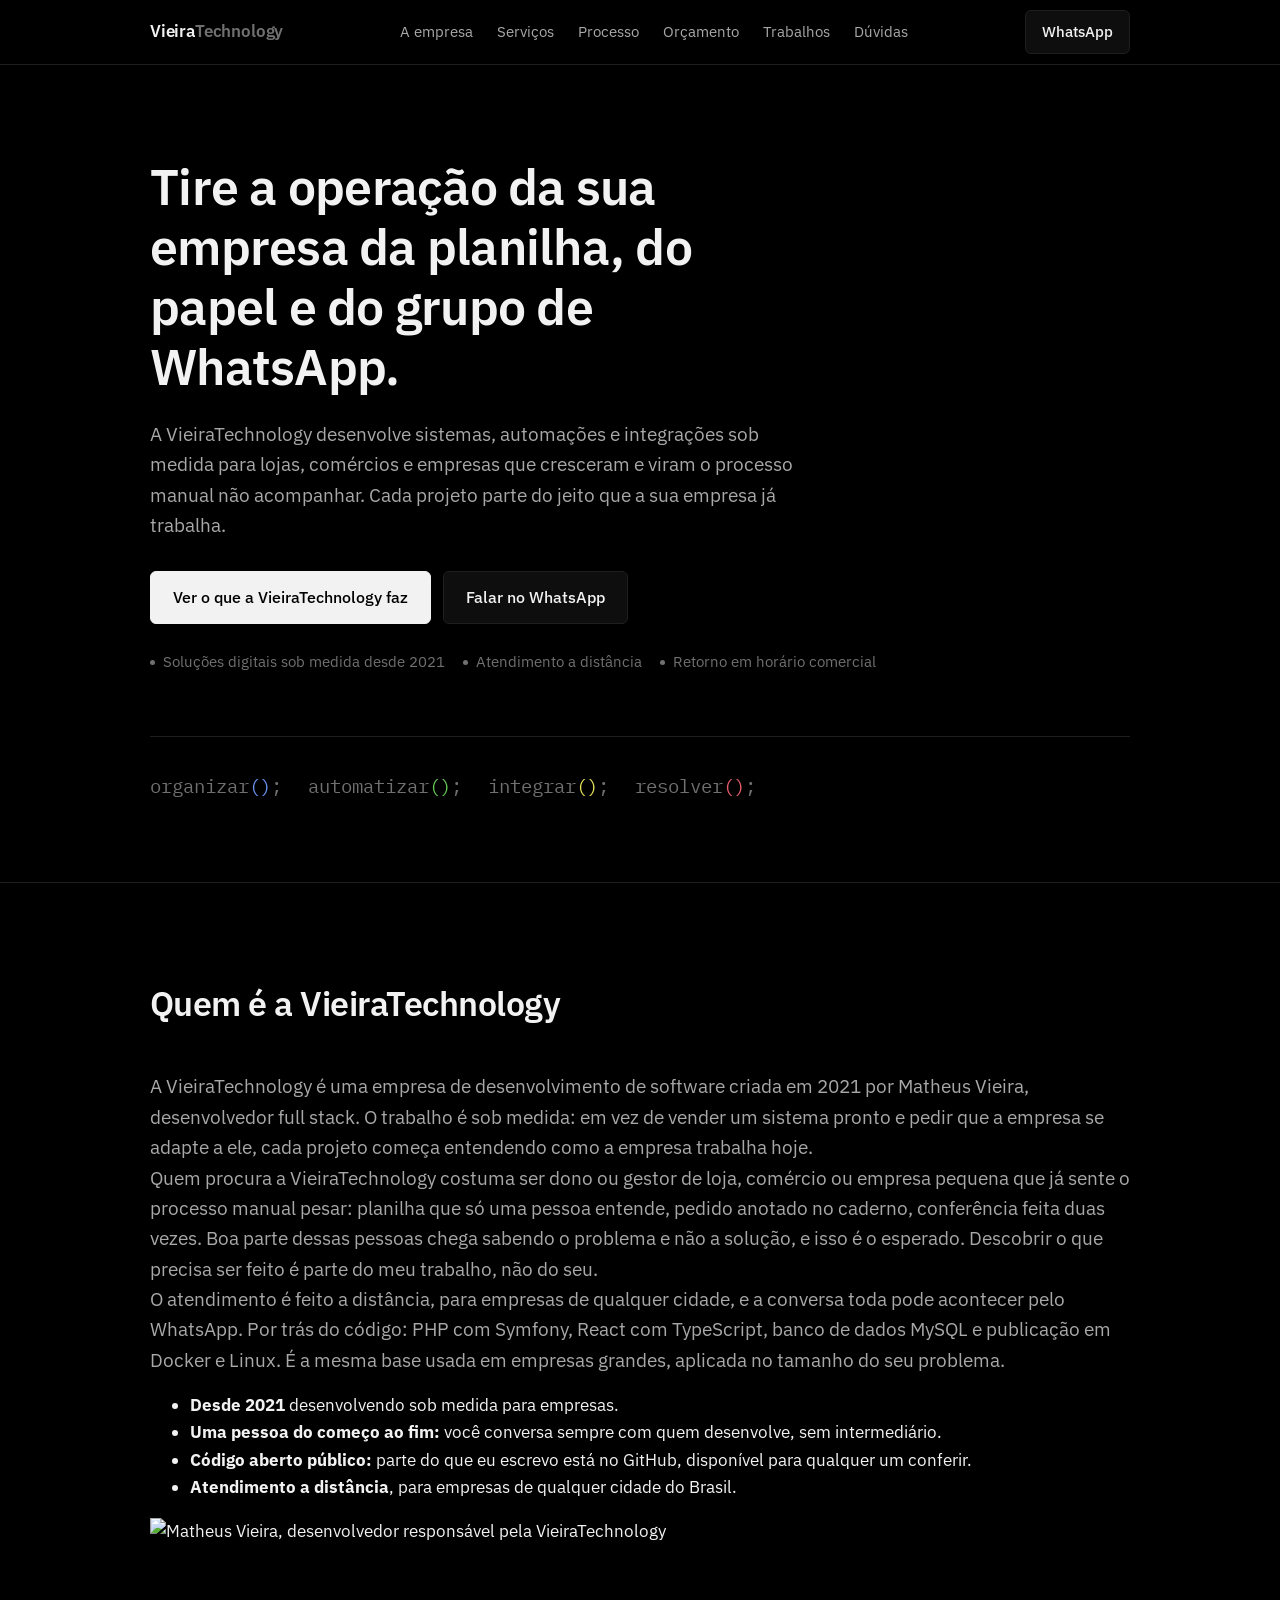
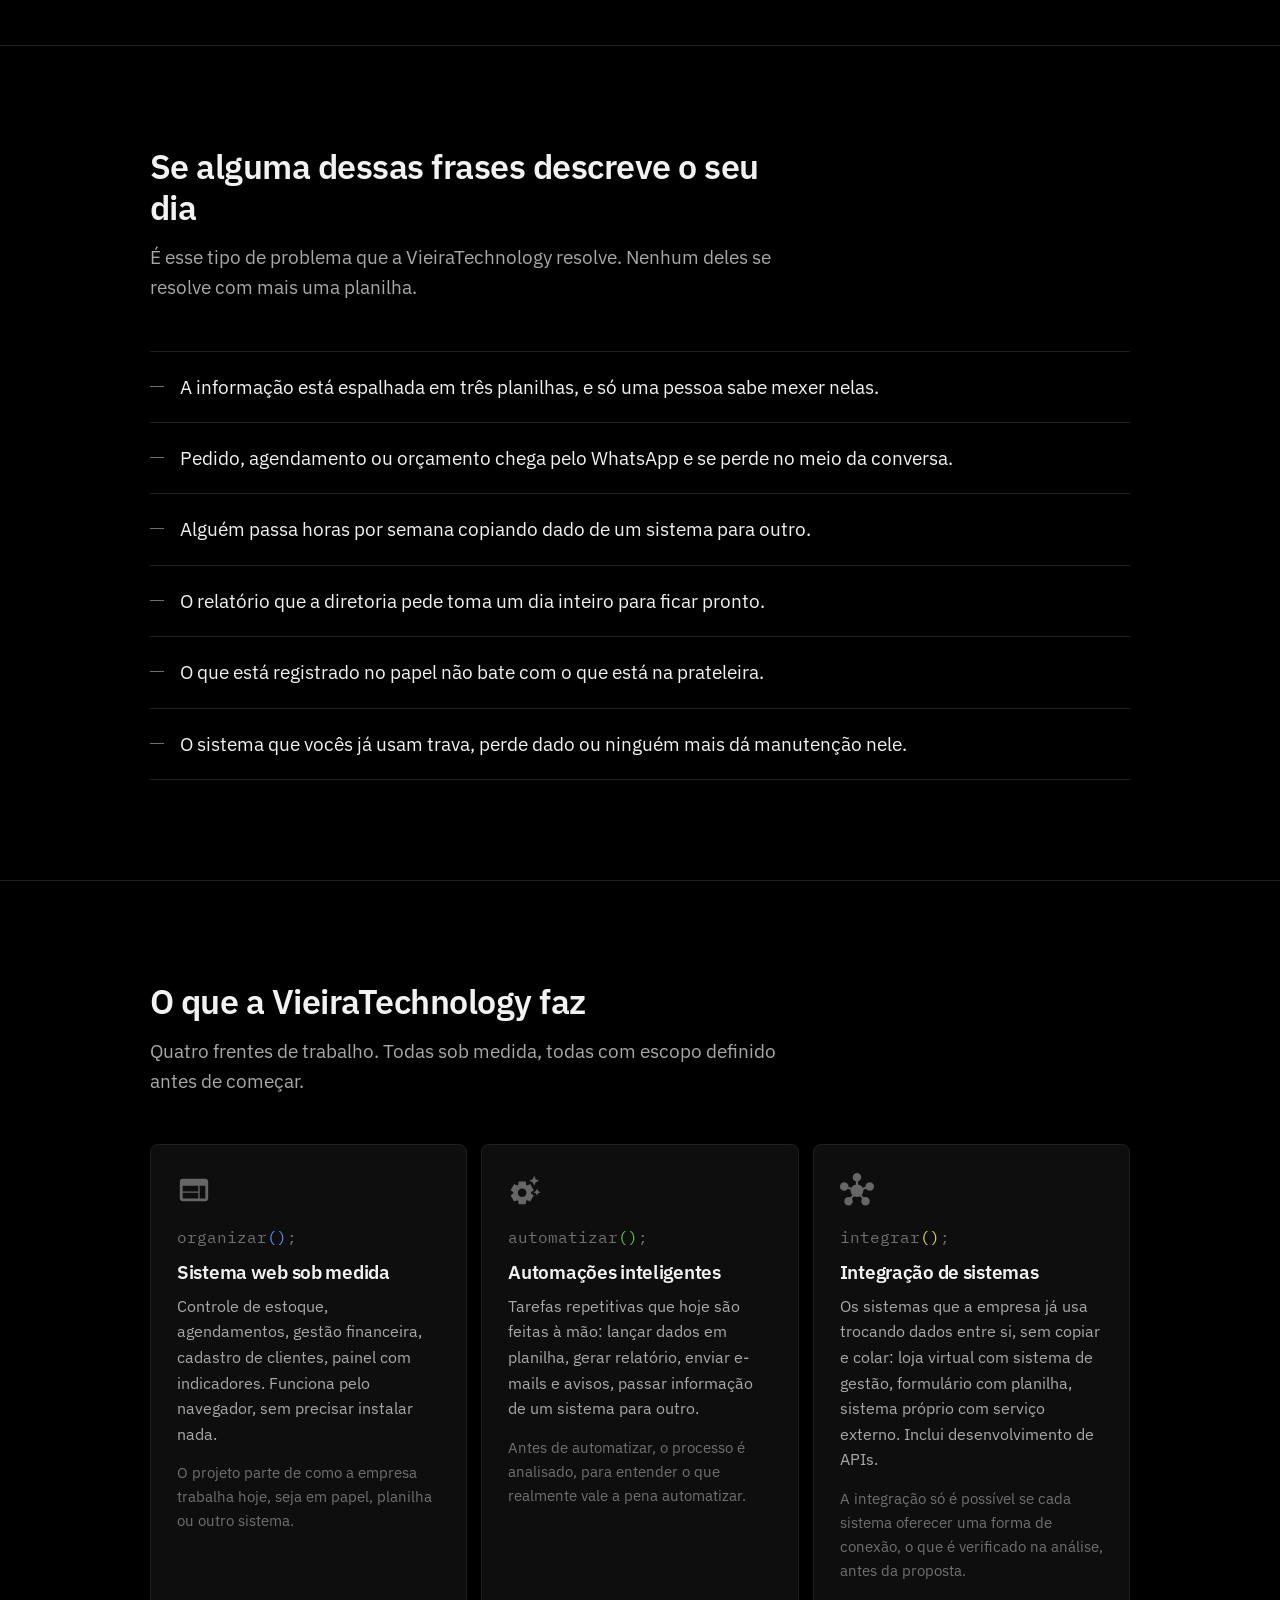
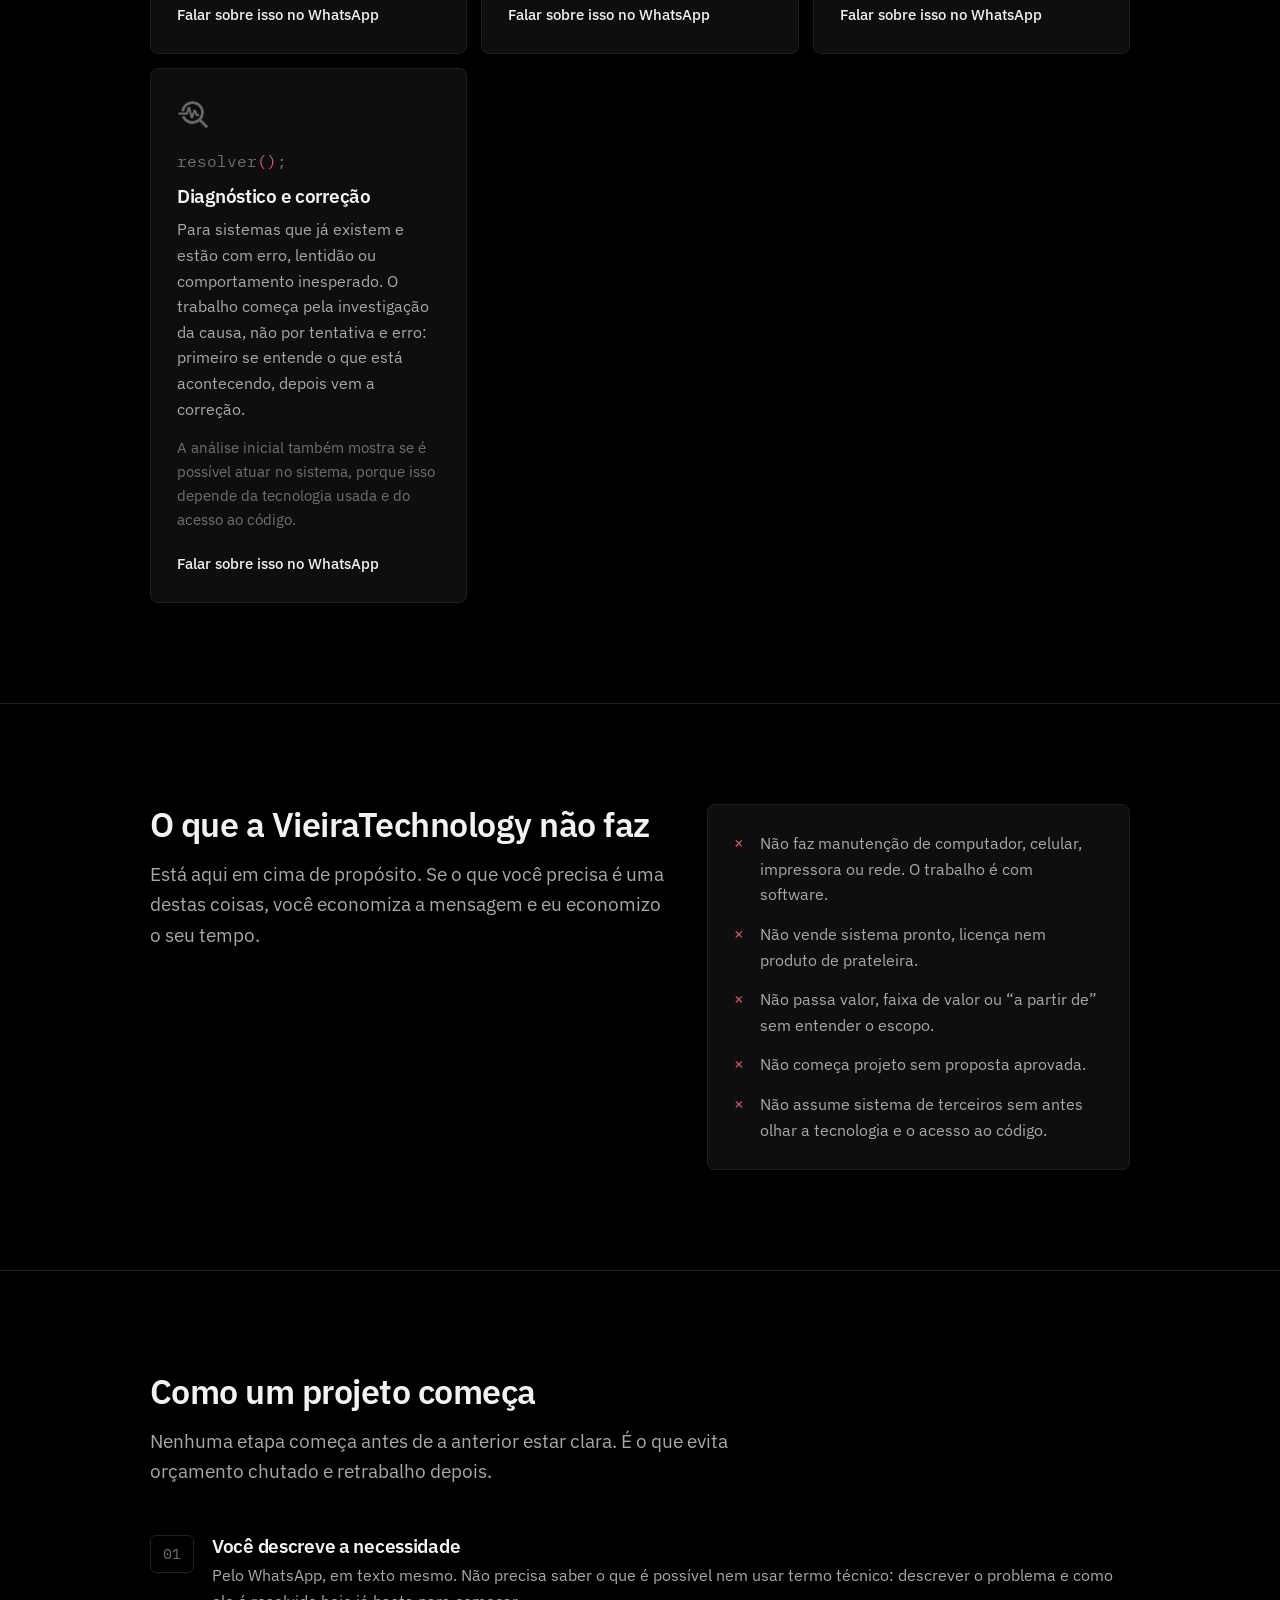
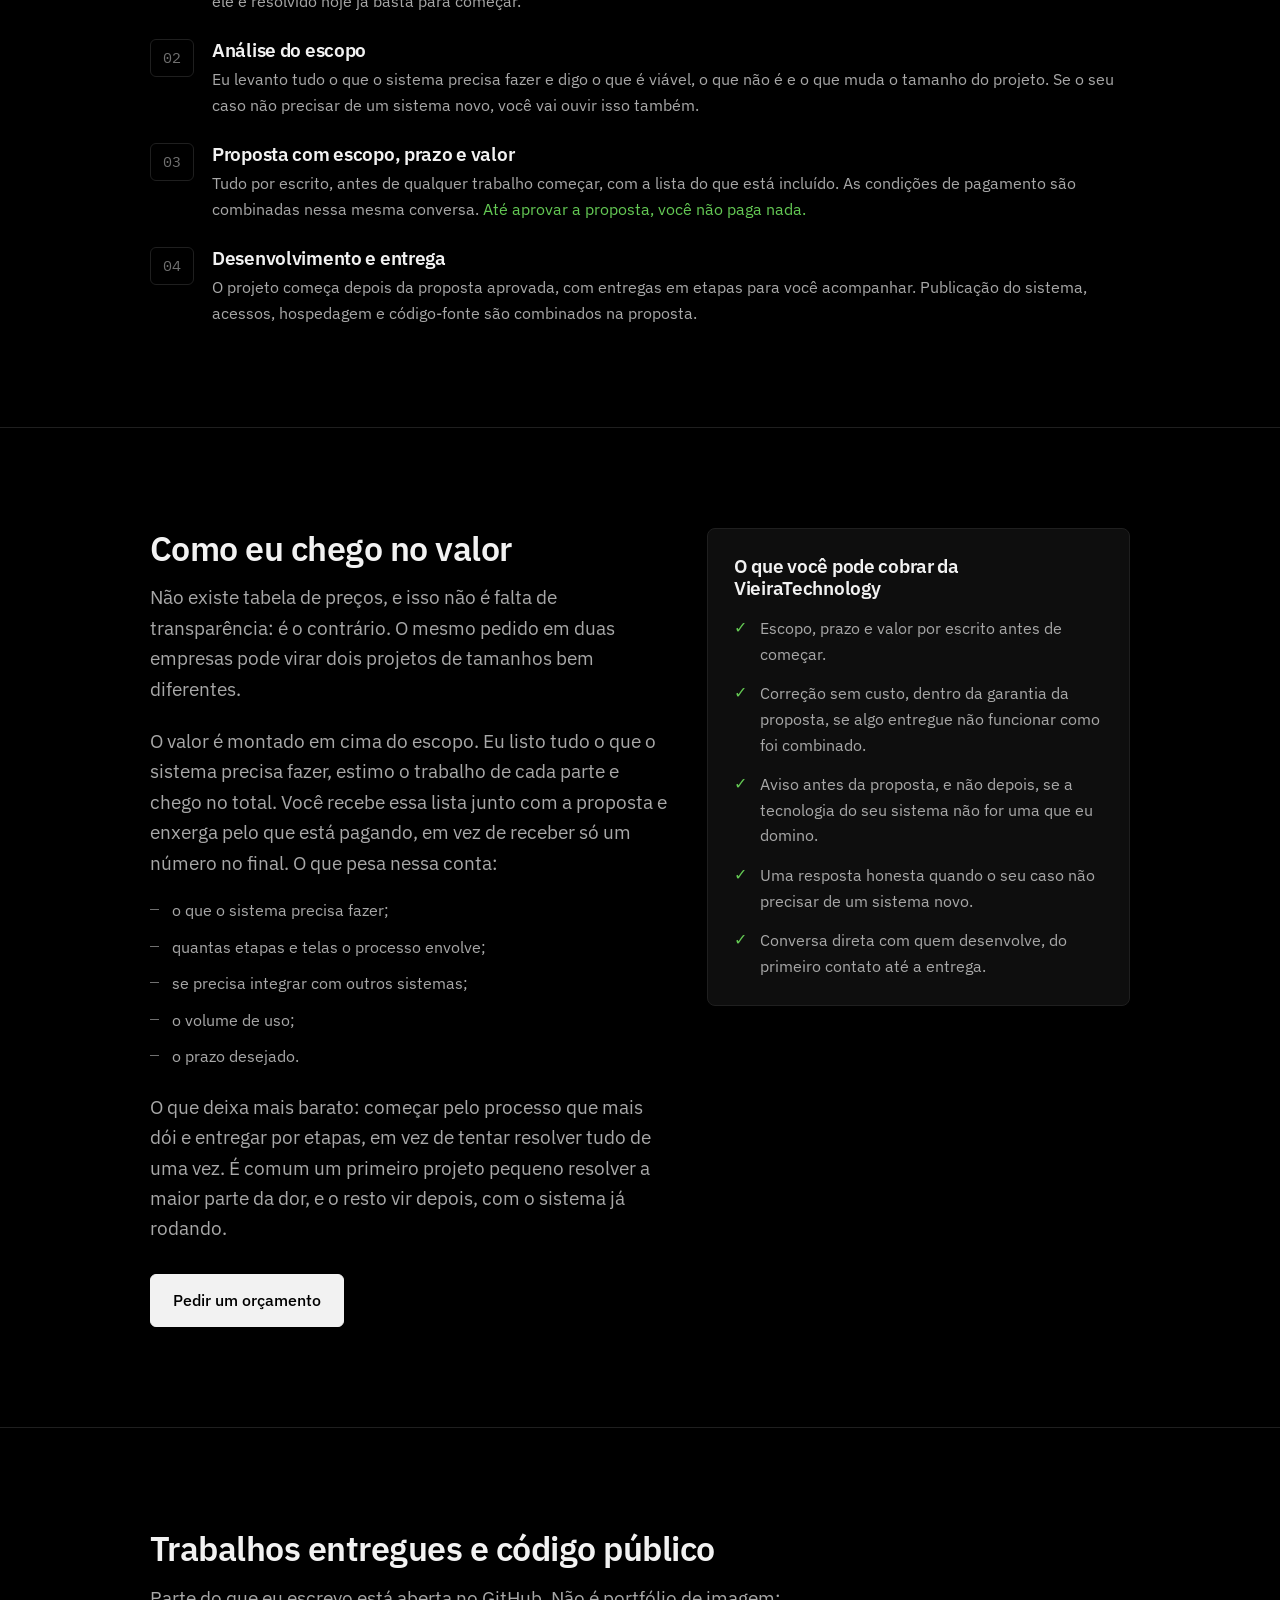
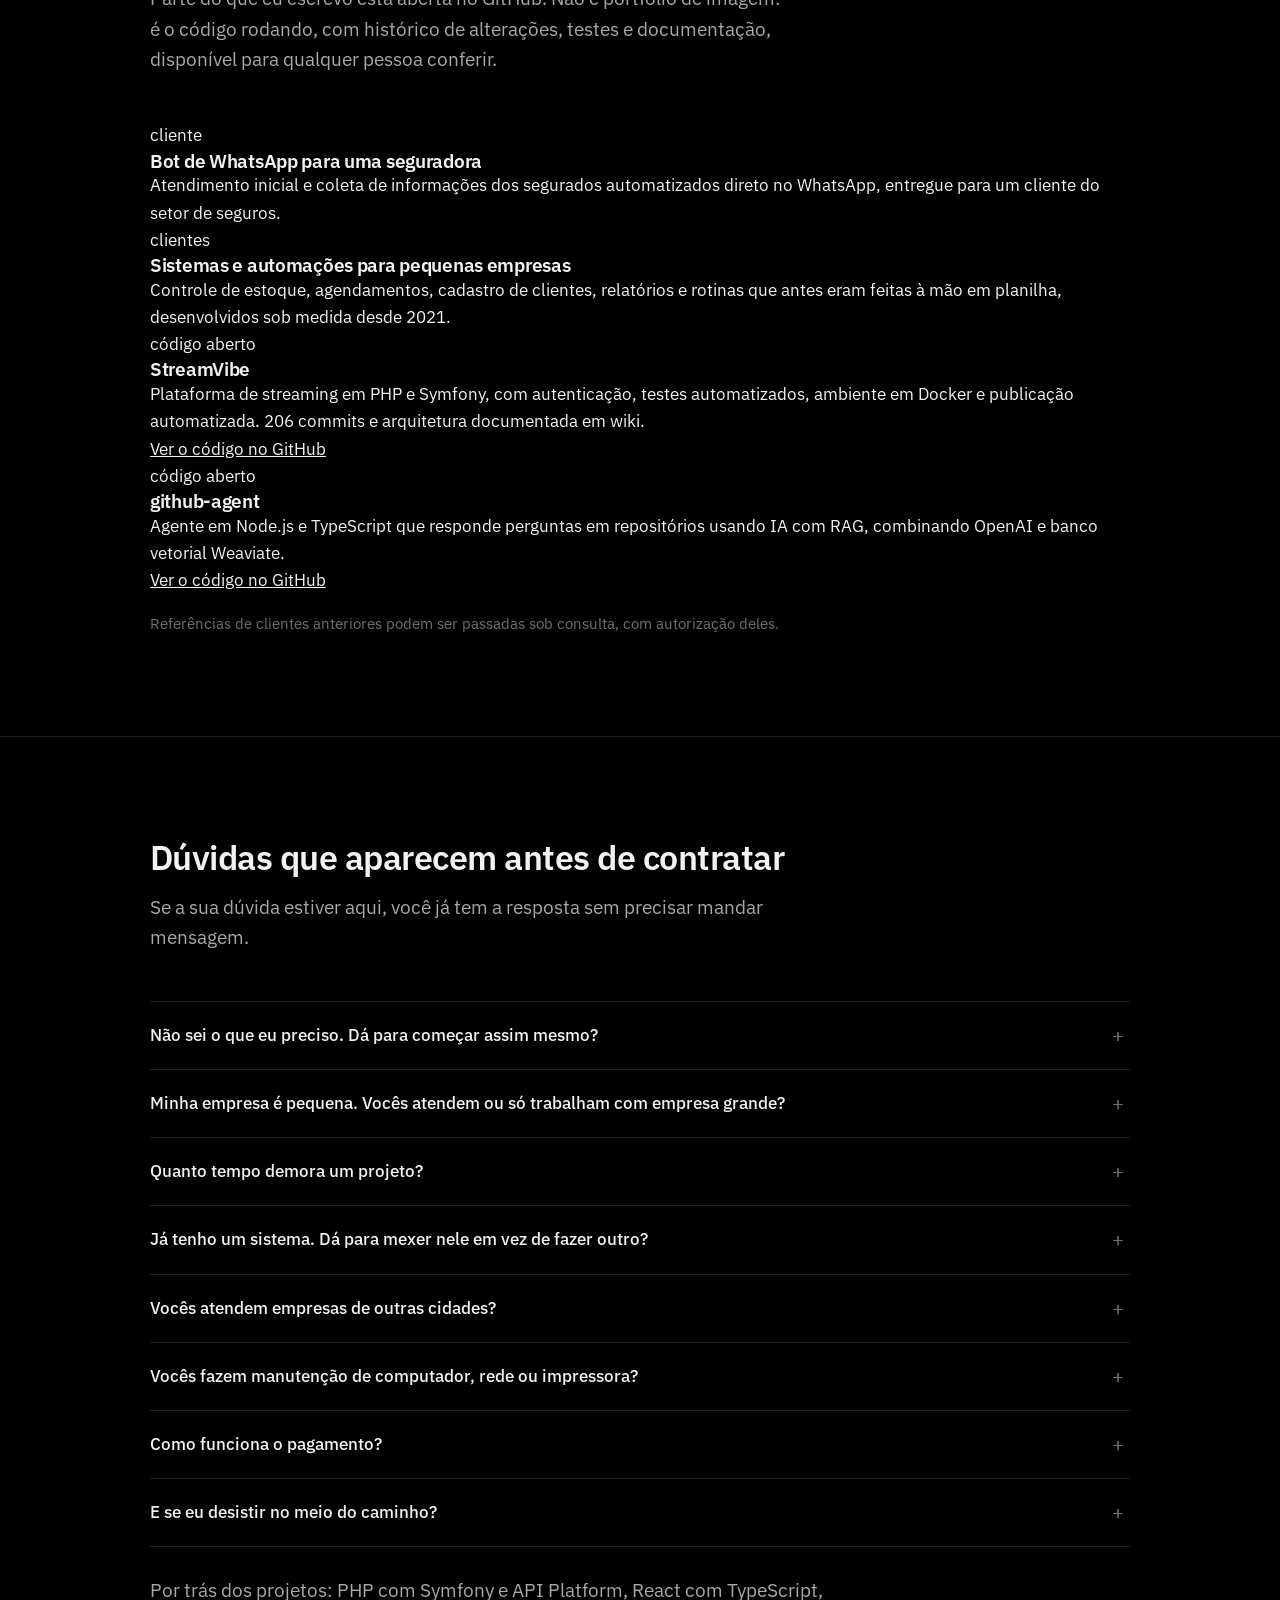
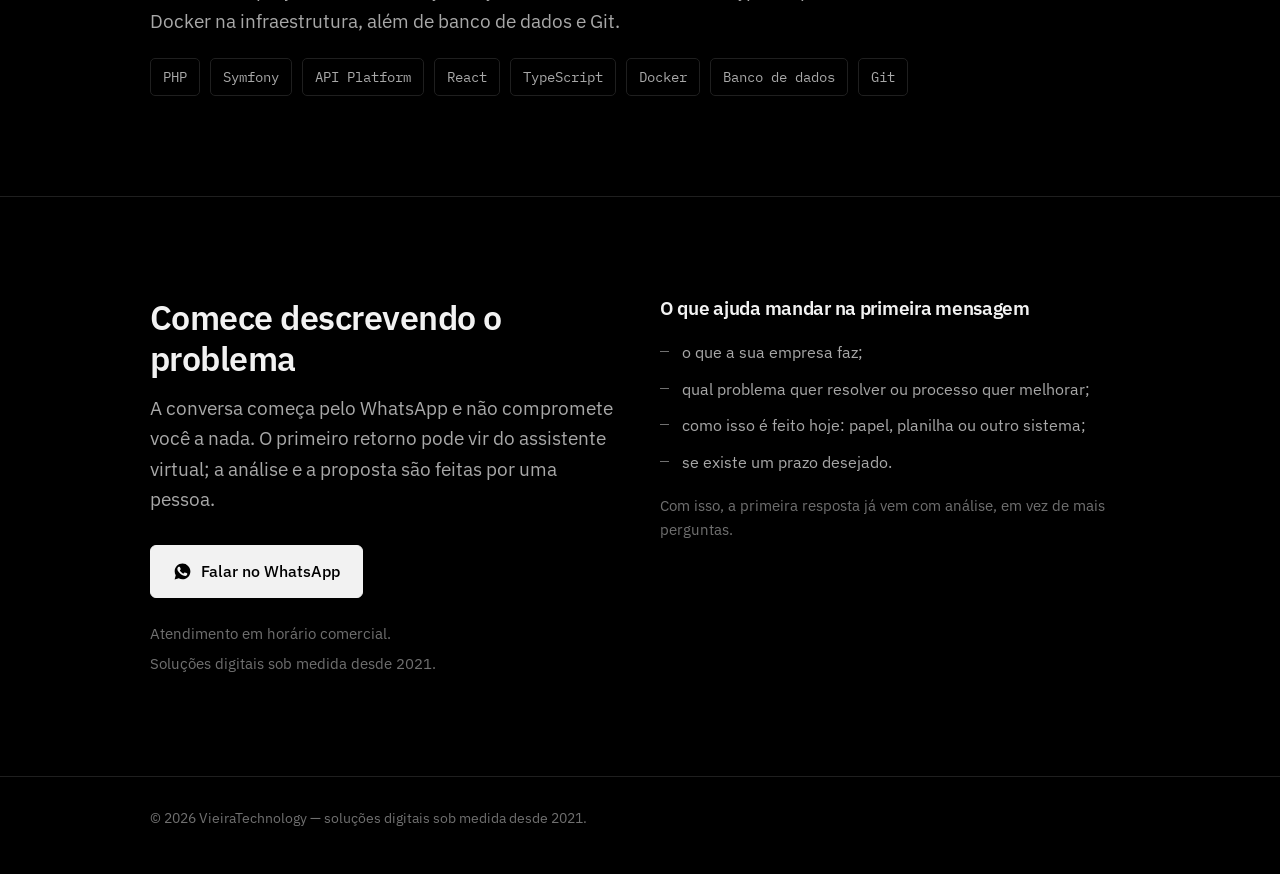
==== commit 5b3a22a8: "Add files via upload" ====
--- a/index.html
+++ b/index.html
@@ -3,8 +3,8 @@
 <head>
 <meta charset="utf-8">
 <meta name="viewport" content="width=device-width, initial-scale=1">
-<title>VieiraTechnology — Sistemas sob medida para empresas que ainda rodam em planilha</title>
-<meta name="description" content="Sistemas web, automações e integrações sob medida para pequenas e médias empresas. O projeto parte do processo que você já tem, e o orçamento sai depois da análise do escopo.">
+<title>VieiraTechnology — Sistemas sob medida, automações e integrações para empresas</title>
+<meta name="description" content="Empresa de desenvolvimento de software criada em 2021. Sistemas web sob medida, automações e integrações para lojas, comércios e pequenas e médias empresas. Orçamento montado a partir do escopo.">
 <meta name="theme-color" content="#000000">
 <link rel="canonical" href="https://vieiratechnology.github.io/">
 
@@ -20,9 +20,6 @@
 <link rel="icon" href="assets/img/favicon.svg" type="image/svg+xml">
 <link rel="preload" href="assets/fonts/ibm-plex-sans.woff2" as="font" type="font/woff2" crossorigin>
 <link rel="stylesheet" href="assets/css/style.css">
-
-<!-- marca que o JS está ativo antes da pintura, para o menu não piscar aberto no celular -->
-<script>document.documentElement.classList.add('js');</script>
 </head>
 
 <body>
@@ -32,35 +29,30 @@
     <a class="mark" href="#top">Vieira<span>Technology</span></a>
 
     <nav id="nav-primary" class="nav" aria-label="Seções do site">
+      <a href="#sobre">A empresa</a>
       <a href="#servicos">Serviços</a>
-      <a href="#como-funciona">Como funciona</a>
-      <a href="#orcamento">Quanto custa</a>
+      <a href="#como-funciona">Processo</a>
+      <a href="#orcamento">Orçamento</a>
+      <a href="#trabalhos">Trabalhos</a>
       <a href="#duvidas">Dúvidas</a>
     </nav>
 
     <div class="bar-actions">
       <a class="btn btn-sm" href="https://wa.me/5571984056597?text=Ol%C3%A1!%20Vim%20pelo%20site%20da%20VieiraTechnology%20e%20quero%20falar%20sobre%20um%20projeto." rel="noopener">WhatsApp</a>
-      <button class="nav-toggle" type="button" aria-expanded="false" aria-controls="nav-primary" aria-label="Abrir e fechar o menu">
-        <svg class="i-menu" viewBox="0 0 24 24" aria-hidden="true"><path d="M3 18h18v-2H3v2zm0-5h18v-2H3v2zm0-7v2h18V6H3z"/></svg>
-        <svg class="i-close" viewBox="0 0 24 24" aria-hidden="true"><path d="M19 6.41 17.59 5 12 10.59 6.41 5 5 6.41 10.59 12 5 17.59 6.41 19 12 13.41 17.59 19 19 17.59 13.41 12z"/></svg>
-      </button>
     </div>
   </div>
 </header>
 
 <main>
 
-  <!-- hero: o que é, pra quem, o que fazer agora -->
+  <!-- hero: explica antes de pedir contato -->
   <section class="hero wrap">
     <h1>Tire a operação da sua empresa da planilha, do papel e do grupo de WhatsApp.</h1>
-    <p class="lead">A VieiraTechnology desenvolve sistemas, automações e integrações sob medida para pequenas e médias empresas. O projeto parte do processo que você já tem, e o orçamento só sai depois de entender esse processo.</p>
+    <p class="lead">A VieiraTechnology desenvolve sistemas, automações e integrações sob medida para lojas, comércios e empresas que cresceram e viram o processo manual não acompanhar. Cada projeto parte do jeito que a sua empresa já trabalha.</p>
 
     <div class="cta">
-      <a class="btn btn-main" href="https://wa.me/5571984056597?text=Ol%C3%A1!%20Vim%20pelo%20site.%20Vou%20descrever%20o%20que%20a%20minha%20empresa%20faz%20e%20qual%20processo%20eu%20quero%20resolver%3A" rel="noopener">
-        <svg viewBox="0 0 24 24" aria-hidden="true"><path d="M12.04 2c-5.46 0-9.91 4.45-9.91 9.91 0 1.75.46 3.45 1.32 4.95L2.05 22l5.25-1.38a9.87 9.87 0 0 0 4.74 1.21h.01c5.46 0 9.91-4.45 9.91-9.91 0-2.65-1.03-5.14-2.9-7.01A9.82 9.82 0 0 0 12.04 2zm5.8 14.13c-.25.69-1.45 1.32-2.01 1.4-.54.08-1.21.11-1.95-.12-.45-.14-1.03-.33-1.77-.65-3.12-1.35-5.16-4.49-5.31-4.7-.16-.21-1.27-1.69-1.27-3.22 0-1.53.8-2.28 1.09-2.6.28-.31.62-.39.82-.39.2 0 .41 0 .59.01.19.01.44-.07.69.53.25.6.86 2.08.94 2.23.08.16.13.34.02.55-.1.21-.16.34-.31.52-.16.18-.33.4-.47.54-.16.16-.32.33-.14.64.18.31.81 1.33 1.74 2.16 1.19 1.06 2.2 1.39 2.51 1.55.31.16.49.13.67-.08.18-.21.77-.9.98-1.21.2-.31.41-.26.69-.16.28.1 1.77.84 2.07.99.31.16.51.23.59.36.08.13.08.75-.17 1.45z"/></svg>
-        Descrever meu problema no WhatsApp
-      </a>
-      <a class="btn" href="#orcamento">Ver como o orçamento funciona</a>
+      <a class="btn btn-main" href="#sobre">Ver o que a VieiraTechnology faz</a>
+      <a class="btn" href="https://wa.me/5571984056597?text=Ol%C3%A1!%20Vim%20pelo%20site.%20Vou%20descrever%20o%20que%20a%20minha%20empresa%20faz%20e%20qual%20processo%20eu%20quero%20resolver%3A" rel="noopener">Falar no WhatsApp</a>
     </div>
 
     <p class="trust">
@@ -75,6 +67,34 @@
       <a href="#integracoes">integrar<span class="p-yellow">()</span>;</a>
       <a href="#diagnostico">resolver<span class="p-red">()</span>;</a>
     </p>
+  </section>
+
+  <!-- quem é a empresa -->
+  <section id="sobre">
+    <div class="wrap">
+      <div class="sec-head">
+        <h2>Quem é a VieiraTechnology</h2>
+      </div>
+
+      <div class="about">
+        <div>
+          <p class="lead">A VieiraTechnology é uma empresa de desenvolvimento de software criada em 2021 por Matheus Vieira, desenvolvedor full stack. O trabalho é sob medida: em vez de vender um sistema pronto e pedir que a empresa se adapte a ele, cada projeto começa entendendo como a empresa trabalha hoje.</p>
+          <p class="lead">Quem procura a VieiraTechnology costuma ser dono ou gestor de loja, comércio ou empresa pequena que já sente o processo manual pesar: planilha que só uma pessoa entende, pedido anotado no caderno, conferência feita duas vezes. Boa parte dessas pessoas chega sabendo o problema e não a solução, e isso é o esperado. Descobrir o que precisa ser feito é parte do meu trabalho, não do seu.</p>
+          <p class="lead">O atendimento é feito a distância, para empresas de qualquer cidade, e a conversa toda pode acontecer pelo WhatsApp. Por trás do código: PHP com Symfony, React com TypeScript, banco de dados MySQL e publicação em Docker e Linux. É a mesma base usada em empresas grandes, aplicada no tamanho do seu problema.</p>
+
+          <ul class="facts">
+            <li><strong>Desde 2021</strong> desenvolvendo sob medida para empresas.</li>
+            <li><strong>Uma pessoa do começo ao fim:</strong> você conversa sempre com quem desenvolve, sem intermediário.</li>
+            <li><strong>Código aberto público:</strong> parte do que eu escrevo está no GitHub, disponível para qualquer um conferir.</li>
+            <li><strong>Atendimento a distância</strong>, para empresas de qualquer cidade do Brasil.</li>
+          </ul>
+        </div>
+
+        <div>
+          <img class="about-photo" src="assets/img/matheus-vieira.png" width="480" height="480" alt="Matheus Vieira, desenvolvedor responsável pela VieiraTechnology" loading="lazy">
+        </div>
+      </div>
+    </div>
   </section>
 
   <!-- reconhecimento do problema -->
@@ -145,6 +165,25 @@
     </div>
   </section>
 
+  <!-- limites: aparecem antes de a pessoa chamar -->
+  <section id="limites">
+    <div class="wrap two">
+      <div>
+        <h2>O que a VieiraTechnology não faz</h2>
+        <p class="lead mt-14">Está aqui em cima de propósito. Se o que você precisa é uma destas coisas, você economiza a mensagem e eu economizo o seu tempo.</p>
+      </div>
+      <div class="panel panel-no">
+        <ul>
+          <li>Não faz manutenção de computador, celular, impressora ou rede. O trabalho é com software.</li>
+          <li>Não vende sistema pronto, licença nem produto de prateleira.</li>
+          <li>Não passa valor, faixa de valor ou “a partir de” sem entender o escopo.</li>
+          <li>Não começa projeto sem proposta aprovada.</li>
+          <li>Não assume sistema de terceiros sem antes olhar a tecnologia e o acesso ao código.</li>
+        </ul>
+      </div>
+    </div>
+  </section>
+
   <!-- processo -->
   <section id="como-funciona">
     <div class="wrap">
@@ -165,21 +204,21 @@
           <div class="step-n">02</div>
           <div>
             <h3>Análise do escopo</h3>
-            <p>É aqui que aparece o que é viável, o que não é e o que muda o tamanho do projeto. Se o seu caso não precisar de um sistema novo, você vai ouvir isso também.</p>
+            <p>Eu levanto tudo o que o sistema precisa fazer e digo o que é viável, o que não é e o que muda o tamanho do projeto. Se o seu caso não precisar de um sistema novo, você vai ouvir isso também.</p>
           </div>
         </div>
         <div class="step">
           <div class="step-n">03</div>
           <div>
             <h3>Proposta com escopo, prazo e valor</h3>
-            <p>Tudo por escrito, antes de qualquer trabalho começar. As condições de pagamento são combinadas nessa mesma conversa. <span class="free">Até aprovar a proposta, você não paga nada.</span></p>
+            <p>Tudo por escrito, antes de qualquer trabalho começar, com a lista do que está incluído. As condições de pagamento são combinadas nessa mesma conversa. <span class="free">Até aprovar a proposta, você não paga nada.</span></p>
           </div>
         </div>
         <div class="step">
           <div class="step-n">04</div>
           <div>
             <h3>Desenvolvimento e entrega</h3>
-            <p>O projeto começa depois da proposta aprovada. A entrega é digital: publicação do sistema, acessos, hospedagem e código-fonte são combinados na proposta.</p>
+            <p>O projeto começa depois da proposta aprovada, com entregas em etapas para você acompanhar. Publicação do sistema, acessos, hospedagem e código-fonte são combinados na proposta.</p>
           </div>
         </div>
       </div>
@@ -190,8 +229,9 @@
   <section id="orcamento">
     <div class="wrap two">
       <div>
-        <h2>Quanto custa</h2>
-        <p class="lead mt-14">Não existe tabela de preços, e isso não é falta de transparência: é o contrário. O mesmo pedido em duas empresas pode virar dois projetos de tamanhos bem diferentes. O que pesa no valor:</p>
+        <h2>Como eu chego no valor</h2>
+        <p class="lead mt-14">Não existe tabela de preços, e isso não é falta de transparência: é o contrário. O mesmo pedido em duas empresas pode virar dois projetos de tamanhos bem diferentes.</p>
+        <p class="lead mt-22">O valor é montado em cima do escopo. Eu listo tudo o que o sistema precisa fazer, estimo o trabalho de cada parte e chego no total. Você recebe essa lista junto com a proposta e enxerga pelo que está pagando, em vez de receber só um número no final. O que pesa nessa conta:</p>
         <ul class="factors">
           <li>o que o sistema precisa fazer;</li>
           <li>quantas etapas e telas o processo envolve;</li>
@@ -199,33 +239,110 @@
           <li>o volume de uso;</li>
           <li>o prazo desejado.</li>
         </ul>
-        <p class="lead mt-22">O que deixa mais barato: começar pelo processo que mais dói e entregar por etapas, em vez de tentar resolver tudo de uma vez. Valor e prazo saem por escrito na proposta, nunca antes da análise. Não há descontos nem promoções fixas.</p>
+        <p class="lead mt-22">O que deixa mais barato: começar pelo processo que mais dói e entregar por etapas, em vez de tentar resolver tudo de uma vez. É comum um primeiro projeto pequeno resolver a maior parte da dor, e o resto vir depois, com o sistema já rodando.</p>
+
+        <!-- ===================== ESPAÇO DO VÍDEO =====================
+             Grave 1 ou 2 minutos explicando como você monta o orçamento,
+             falando você mesmo, e descomente um dos blocos abaixo.
+
+             A) Vídeo no YouTube (pode ser "não listado"):
+
+        <div class="video">
+          <div class="video-frame">
+            <iframe src="https://www.youtube-nocookie.com/embed/ID_DO_VIDEO"
+                    title="Como funciona o orçamento na VieiraTechnology"
+                    loading="lazy" allowfullscreen></iframe>
+          </div>
+        </div>
+
+             B) Arquivo no próprio repositório (assets/video/orcamento.mp4):
+
+        <div class="video">
+          <div class="video-frame">
+            <video controls preload="metadata" poster="assets/img/og.png">
+              <source src="assets/video/orcamento.mp4" type="video/mp4">
+            </video>
+          </div>
+        </div>
+        ============================================================ -->
+
         <div class="cta">
           <a class="btn btn-main" href="https://wa.me/5571984056597?text=Ol%C3%A1!%20Vim%20pelo%20site%20e%20quero%20um%20or%C3%A7amento.%20O%20processo%20que%20eu%20preciso%20resolver%20%C3%A9%3A" rel="noopener">Pedir um orçamento</a>
         </div>
       </div>
 
-      <div>
-        <div class="panel panel-yes">
-          <h3>O que você pode cobrar da VieiraTechnology</h3>
-          <ul>
-            <li>Escopo, prazo e valor por escrito antes de começar.</li>
-            <li>Correção sem custo, dentro da garantia da proposta, se algo entregue não funcionar como foi combinado.</li>
-            <li>Aviso antes da proposta, e não depois, se a tecnologia do seu sistema não for uma que a VieiraTechnology domina.</li>
-            <li>Uma resposta honesta quando o seu caso não precisar de um sistema novo.</li>
-          </ul>
-        </div>
-
-        <div class="panel panel-no">
-          <h3>O que a VieiraTechnology não faz</h3>
-          <ul>
-            <li>Não vende sistema pronto, licença nem produto de prateleira.</li>
-            <li>Não faz manutenção de computador, celular ou impressora. O trabalho é com software.</li>
-            <li>Não passa valor, faixa de valor ou “a partir de” sem entender o escopo.</li>
-            <li>Não começa projeto sem proposta aprovada.</li>
-          </ul>
-        </div>
-      </div>
+      <div class="panel panel-yes">
+        <h3>O que você pode cobrar da VieiraTechnology</h3>
+        <ul>
+          <li>Escopo, prazo e valor por escrito antes de começar.</li>
+          <li>Correção sem custo, dentro da garantia da proposta, se algo entregue não funcionar como foi combinado.</li>
+          <li>Aviso antes da proposta, e não depois, se a tecnologia do seu sistema não for uma que eu domino.</li>
+          <li>Uma resposta honesta quando o seu caso não precisar de um sistema novo.</li>
+          <li>Conversa direta com quem desenvolve, do primeiro contato até a entrega.</li>
+        </ul>
+      </div>
+    </div>
+  </section>
+
+  <!-- trabalhos e código público -->
+  <section id="trabalhos">
+    <div class="wrap">
+      <div class="sec-head">
+        <h2>Trabalhos entregues e código público</h2>
+        <p class="lead">Parte do que eu escrevo está aberta no GitHub. Não é portfólio de imagem: é o código rodando, com histórico de alterações, testes e documentação, disponível para qualquer pessoa conferir.</p>
+      </div>
+
+      <div class="proof">
+        <article>
+          <span class="tag">cliente</span>
+          <h3>Bot de WhatsApp para uma seguradora</h3>
+          <p>Atendimento inicial e coleta de informações dos segurados automatizados direto no WhatsApp, entregue para um cliente do setor de seguros.</p>
+        </article>
+
+        <article>
+          <span class="tag">clientes</span>
+          <h3>Sistemas e automações para pequenas empresas</h3>
+          <p>Controle de estoque, agendamentos, cadastro de clientes, relatórios e rotinas que antes eram feitas à mão em planilha, desenvolvidos sob medida desde 2021.</p>
+        </article>
+
+        <article>
+          <span class="tag">código aberto</span>
+          <h3>StreamVibe</h3>
+          <p>Plataforma de streaming em PHP e Symfony, com autenticação, testes automatizados, ambiente em Docker e publicação automatizada. 206 commits e arquitetura documentada em wiki.</p>
+          <a href="https://github.com/BAD-WOLF/StreamVibe" rel="noopener">Ver o código no GitHub</a>
+        </article>
+
+        <article>
+          <span class="tag">código aberto</span>
+          <h3>github-agent</h3>
+          <p>Agente em Node.js e TypeScript que responde perguntas em repositórios usando IA com RAG, combinando OpenAI e banco vetorial Weaviate.</p>
+          <a href="https://github.com/BAD-WOLF/github-agent" rel="noopener">Ver o código no GitHub</a>
+        </article>
+      </div>
+
+      <p class="hint">Referências de clientes anteriores podem ser passadas sob consulta, com autorização deles.</p>
+
+      <!-- ================= DEPOIMENTOS DE CLIENTES =================
+           Quando tiver depoimento real, descomente e preencha.
+           Como pedir, por WhatsApp, a quem você já entregou:
+
+           "Posso publicar no site, em duas linhas, o que a gente fez e o
+            que melhorou depois que entrou no ar? Pode ser com o nome da
+            sua empresa."
+
+           Nome e empresa reais valem mais que qualquer frase bonita.
+
+      <div class="proof" style="margin-top:14px">
+        <article>
+          <p>“Frase do cliente, do jeito que ele escreveu.”</p>
+          <h3>Nome — Empresa</h3>
+        </article>
+        <article>
+          <p>“Frase do cliente, do jeito que ele escreveu.”</p>
+          <h3>Nome — Empresa</h3>
+        </article>
+      </div>
+      =========================================================== -->
     </div>
   </section>
 
@@ -234,20 +351,21 @@
     <div class="wrap">
       <div class="sec-head">
         <h2>Dúvidas que aparecem antes de contratar</h2>
+        <p class="lead">Se a sua dúvida estiver aqui, você já tem a resposta sem precisar mandar mensagem.</p>
       </div>
 
       <div class="faq">
         <details>
-          <summary>Preciso saber o que eu quero antes de chamar?</summary>
-          <p>Não. Descrever o problema e como ele é resolvido hoje já é suficiente. Definir o que o sistema precisa fazer faz parte da análise do escopo, antes da proposta.</p>
+          <summary>Não sei o que eu preciso. Dá para começar assim mesmo?</summary>
+          <p>Dá, e é assim que a maioria começa. Você descreve o problema e como ele é resolvido hoje, e transformar isso na lista do que o sistema precisa fazer é parte do meu trabalho, na análise do escopo, antes da proposta.</p>
+        </details>
+        <details>
+          <summary>Minha empresa é pequena. Vocês atendem ou só trabalham com empresa grande?</summary>
+          <p>Atendo empresa de qualquer tamanho, e boa parte dos clientes é de loja, comércio e empresa pequena. O critério não é o tamanho da empresa, é o tamanho do problema: se um processo manual consome horas de alguém toda semana ou causa erro que custa dinheiro, dá para medir se vale.</p>
         </details>
         <details>
           <summary>Quanto tempo demora um projeto?</summary>
-          <p>Depende do escopo, pelos mesmos motivos que mudam o valor. O prazo é definido na proposta, por escrito, antes de o desenvolvimento começar.</p>
-        </details>
-        <details>
-          <summary>Minha empresa é pequena. Vale a pena?</summary>
-          <p>O critério não é o tamanho da empresa, é o tamanho do problema. Se um processo manual consome horas de alguém toda semana ou causa erro que custa dinheiro, dá para medir se vale. Isso também aparece na análise, antes de qualquer proposta.</p>
+          <p>Depende do escopo, pelos mesmos motivos que mudam o valor. O prazo é definido na proposta, por escrito, antes de o desenvolvimento começar, e projetos entregues por etapas começam a ser usados antes de estarem inteiros.</p>
         </details>
         <details>
           <summary>Já tenho um sistema. Dá para mexer nele em vez de fazer outro?</summary>
@@ -271,7 +389,7 @@
         </details>
       </div>
 
-      <p class="lead narrow mt-28">Por trás dos projetos: PHP com Symfony e API Platform no back-end, React com TypeScript no front-end, Docker na infraestrutura, além de banco de dados e Git.</p>
+      <p class="lead narrow mt-28">Por trás dos projetos: PHP com Symfony e API Platform, React com TypeScript, Docker na infraestrutura, além de banco de dados e Git.</p>
       <div class="stack">
         <span class="chip">PHP</span>
         <span class="chip">Symfony</span>
@@ -322,7 +440,7 @@
   <div class="wrap">© <span id="ano">2026</span> VieiraTechnology — soluções digitais sob medida desde 2021.</div>
 </footer>
 
-<!-- barra fixa do celular: aparece depois do hero e some na seção de contato -->
+<!-- barra fixa do celular: aparece depois dos serviços e some na seção de contato -->
 <div class="sticky-cta" id="sticky-cta" hidden>
   <a class="btn btn-main" href="https://wa.me/5571984056597?text=Ol%C3%A1!%20Vim%20pelo%20site.%20Vou%20descrever%20o%20que%20a%20minha%20empresa%20faz%20e%20qual%20processo%20eu%20quero%20resolver%3A" rel="noopener">Falar no WhatsApp</a>
   <button class="sticky-close" type="button" aria-label="Fechar barra de contato">×</button>
@@ -337,8 +455,12 @@
       "@id": "https://vieiratechnology.github.io/#empresa",
       "name": "VieiraTechnology",
       "url": "https://vieiratechnology.github.io/",
-      "description": "Desenvolvimento de sistemas web, automações e integrações sob medida para empresas, além de diagnóstico e correção de sistemas existentes.",
+      "description": "Desenvolvimento de sistemas web sob medida, automações e integrações para empresas, além de diagnóstico e correção de sistemas existentes.",
       "foundingDate": "2021",
+      "founder": {
+        "@type": "Person",
+        "name": "Matheus Vieira"
+      },
       "telephone": "+5571984056597",
       "areaServed": "BR",
       "availableLanguage": "pt-BR",
@@ -354,10 +476,18 @@
       "mainEntity": [
         {
           "@type": "Question",
-          "name": "Preciso saber o que eu quero antes de chamar?",
-          "acceptedAnswer": {
-            "@type": "Answer",
-            "text": "Não. Descrever o problema e como ele é resolvido hoje já é suficiente. Definir o que o sistema precisa fazer faz parte da análise do escopo, antes da proposta."
+          "name": "Não sei o que eu preciso. Dá para começar assim mesmo?",
+          "acceptedAnswer": {
+            "@type": "Answer",
+            "text": "Dá, e é assim que a maioria começa. Você descreve o problema e como ele é resolvido hoje, e transformar isso na lista do que o sistema precisa fazer é parte do meu trabalho, na análise do escopo, antes da proposta."
+          }
+        },
+        {
+          "@type": "Question",
+          "name": "Minha empresa é pequena. Vocês atendem ou só trabalham com empresa grande?",
+          "acceptedAnswer": {
+            "@type": "Answer",
+            "text": "Atendo empresa de qualquer tamanho, e boa parte dos clientes é de loja, comércio e empresa pequena. O critério não é o tamanho da empresa, é o tamanho do problema: se um processo manual consome horas de alguém toda semana ou causa erro que custa dinheiro, dá para medir se vale."
           }
         },
         {
@@ -365,15 +495,7 @@
           "name": "Quanto tempo demora um projeto?",
           "acceptedAnswer": {
             "@type": "Answer",
-            "text": "Depende do escopo, pelos mesmos motivos que mudam o valor. O prazo é definido na proposta, por escrito, antes de o desenvolvimento começar."
-          }
-        },
-        {
-          "@type": "Question",
-          "name": "Minha empresa é pequena. Vale a pena?",
-          "acceptedAnswer": {
-            "@type": "Answer",
-            "text": "O critério não é o tamanho da empresa, é o tamanho do problema. Se um processo manual consome horas de alguém toda semana ou causa erro que custa dinheiro, dá para medir se vale. Isso também aparece na análise, antes de qualquer proposta."
+            "text": "Depende do escopo, pelos mesmos motivos que mudam o valor. O prazo é definido na proposta, por escrito, antes de o desenvolvimento começar, e projetos entregues por etapas começam a ser usados antes de estarem inteiros."
           }
         },
         {
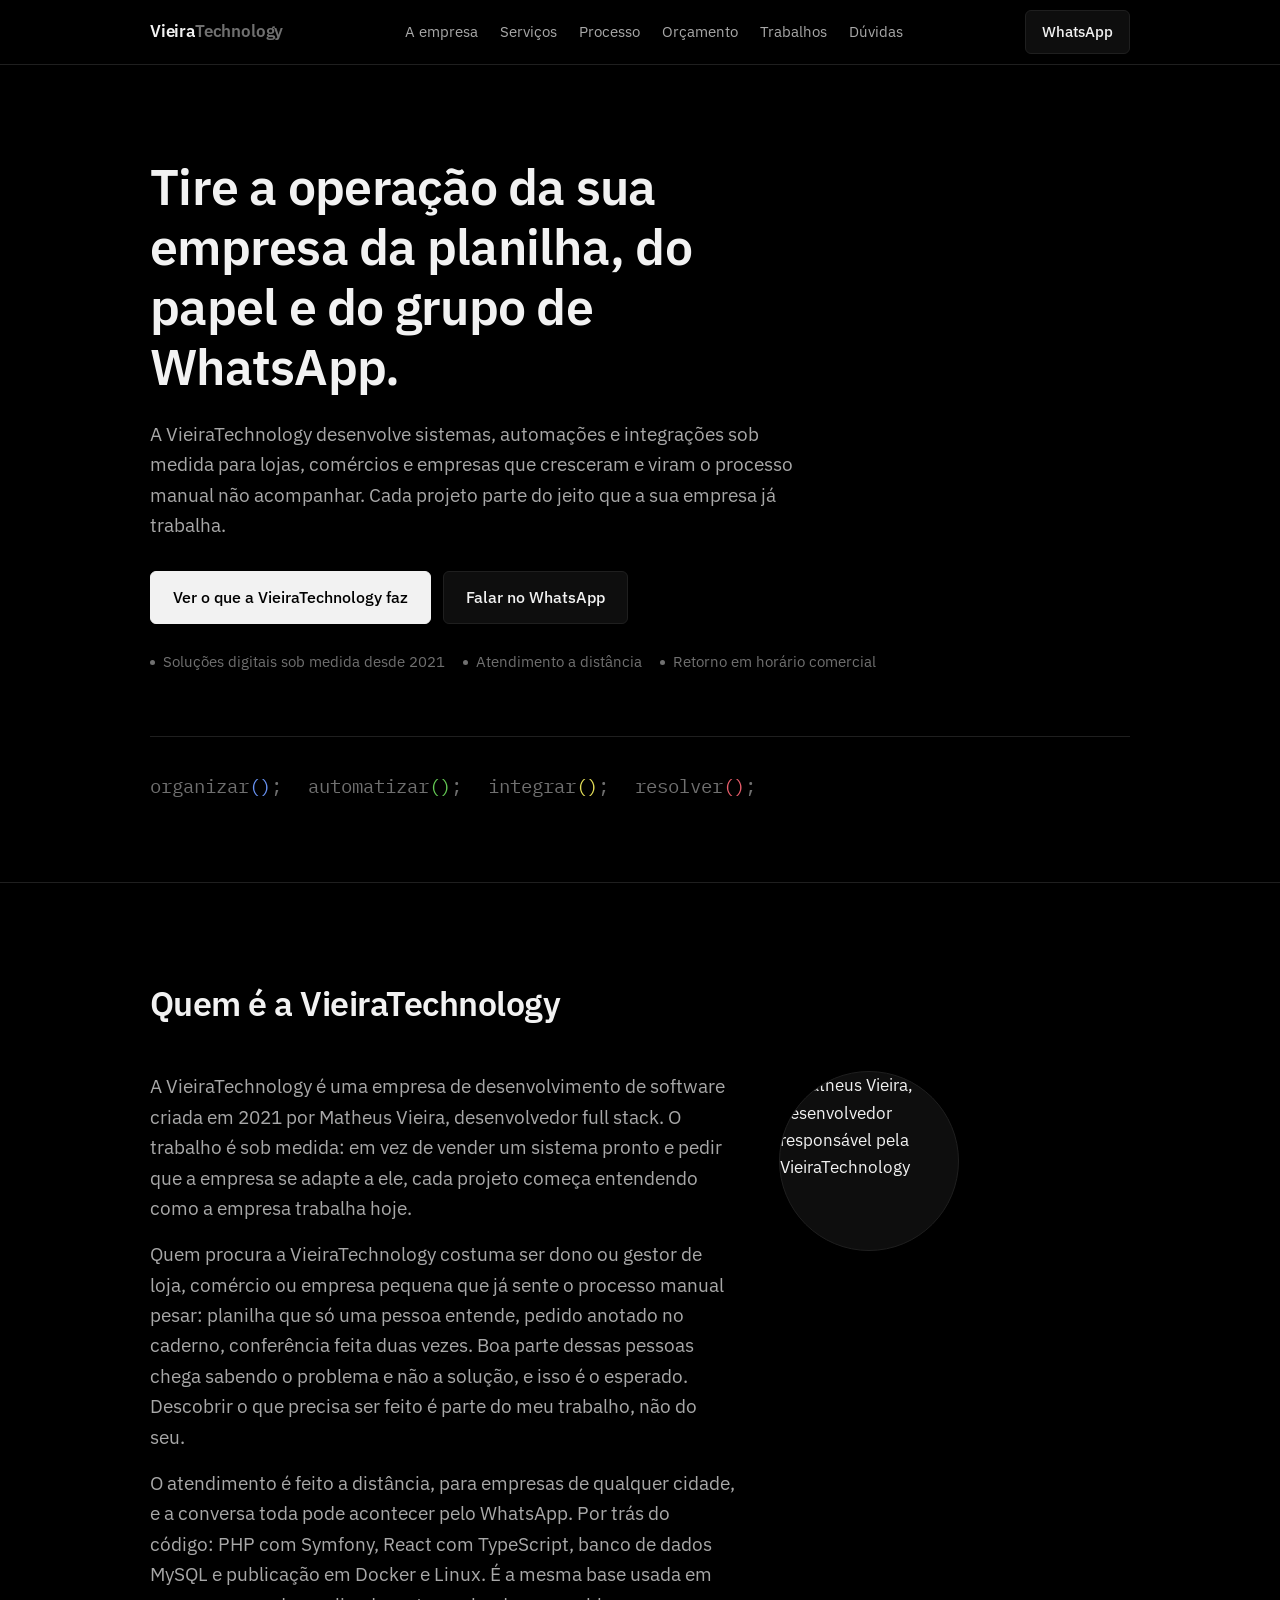
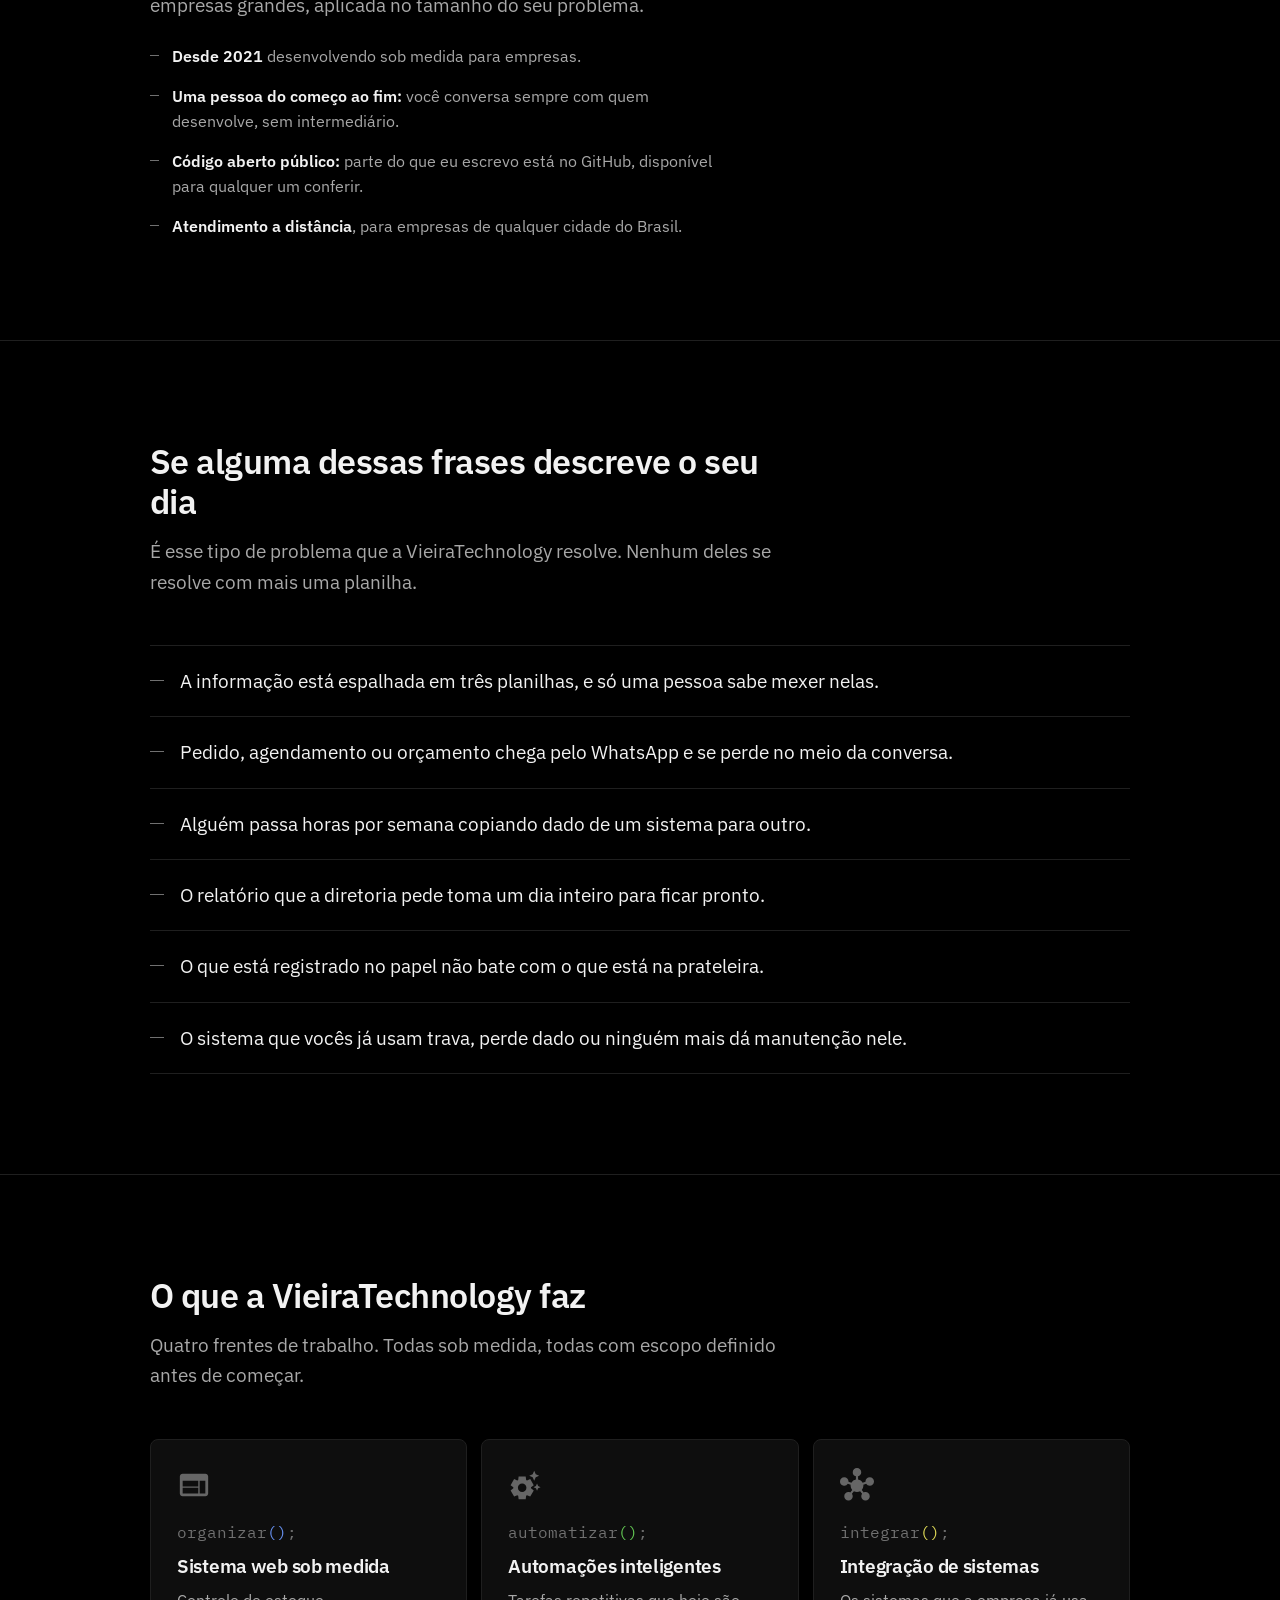
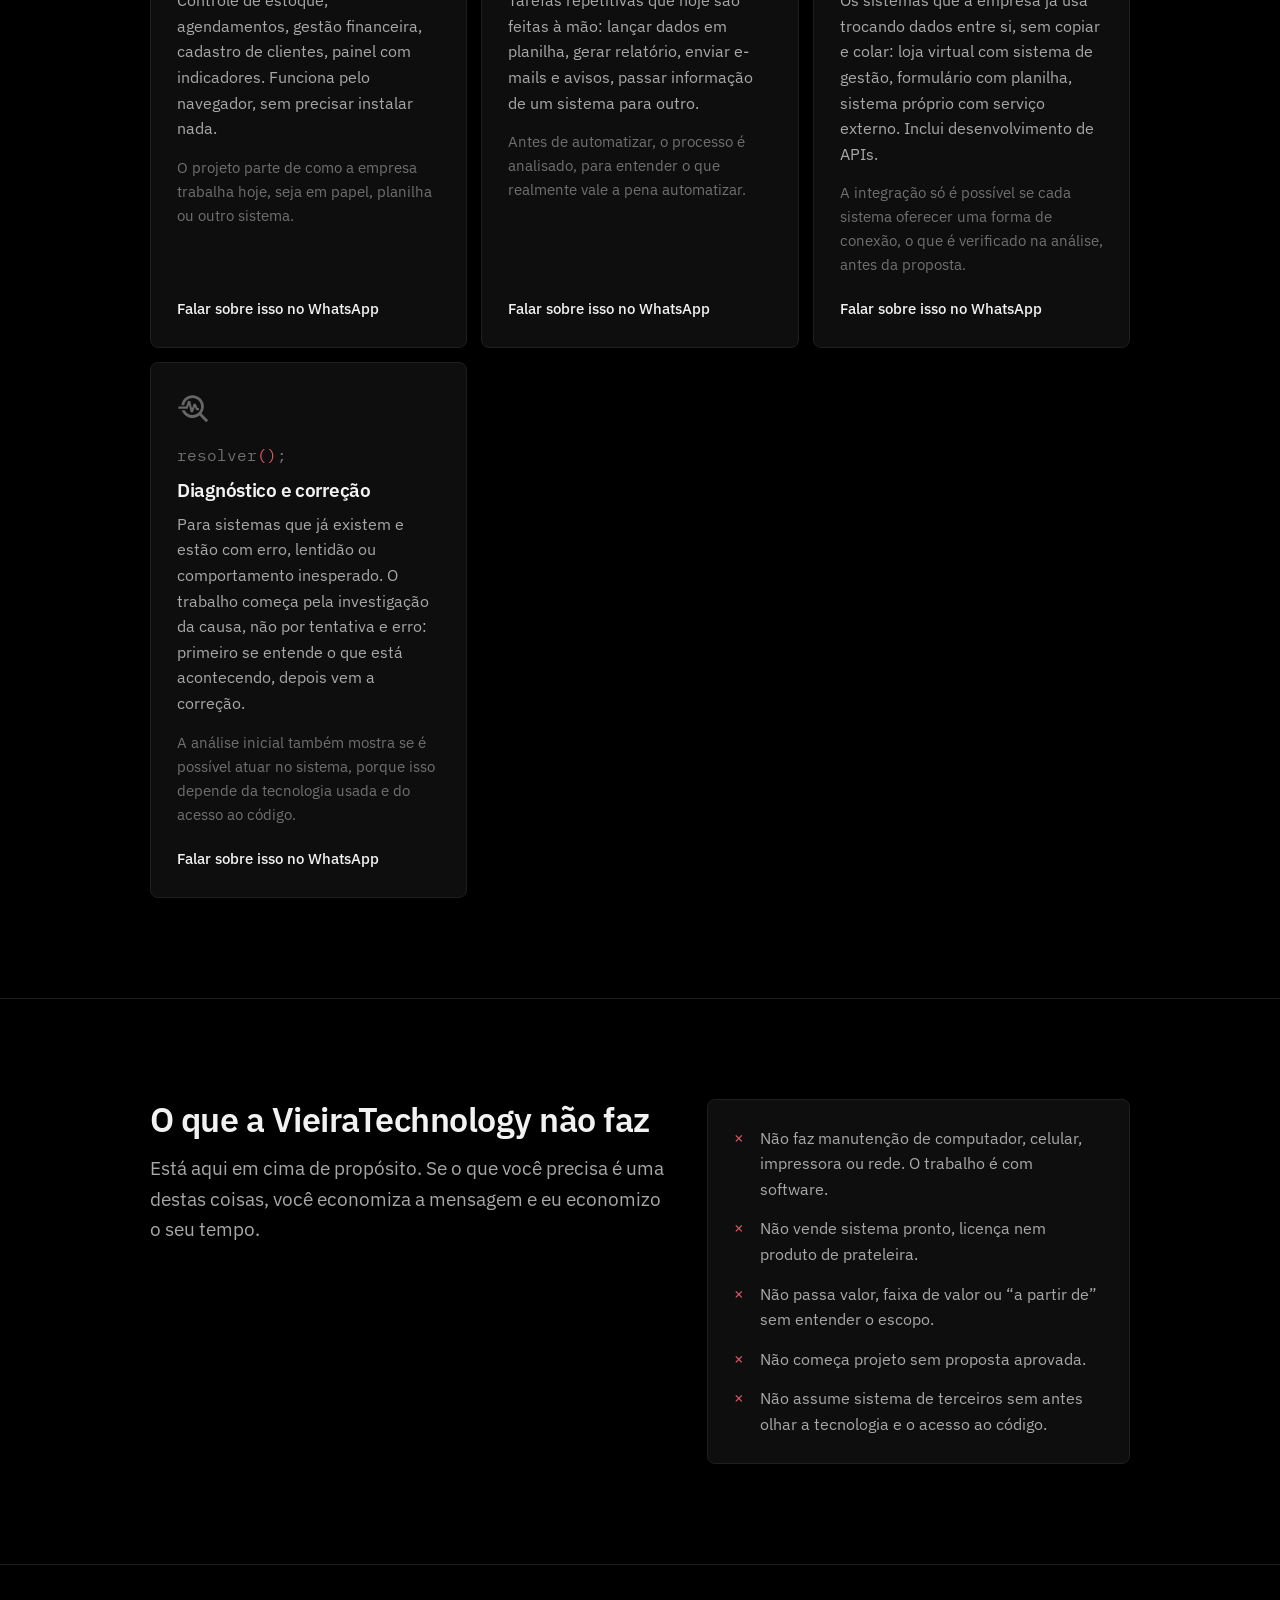
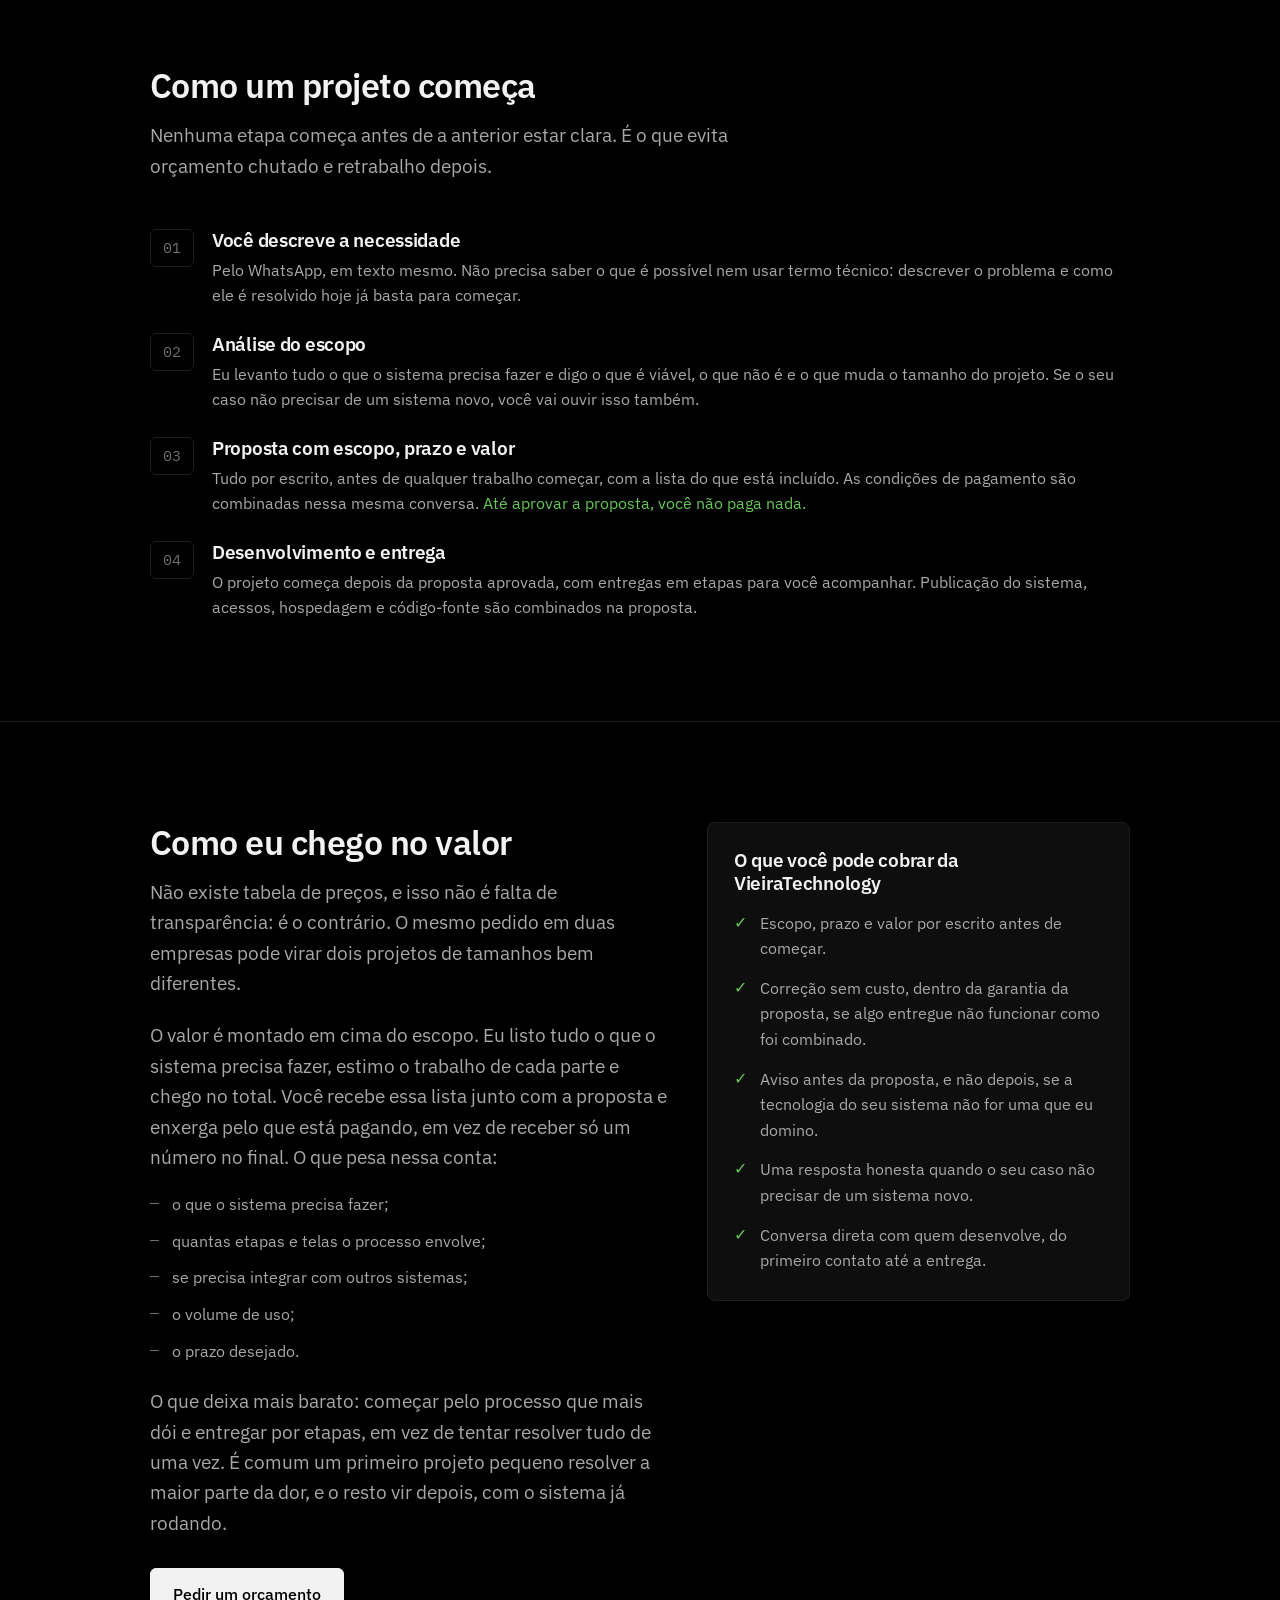
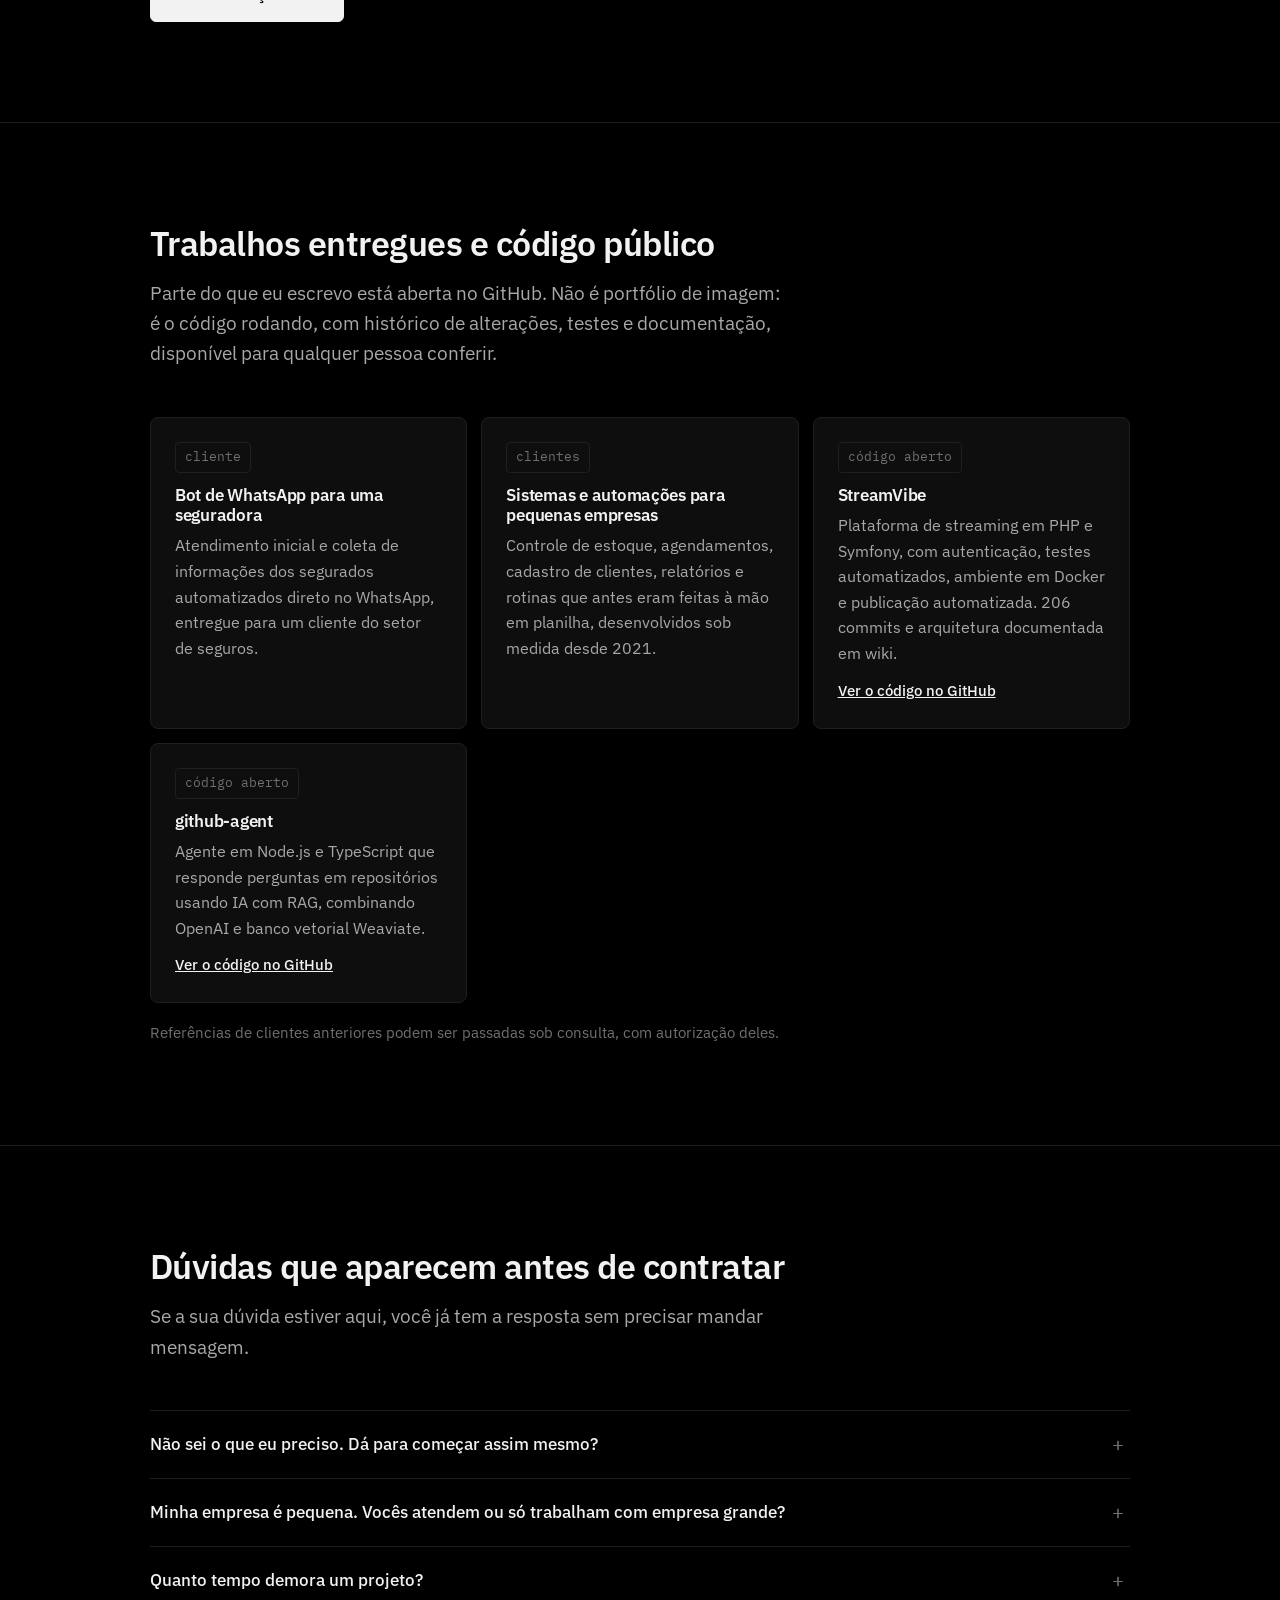
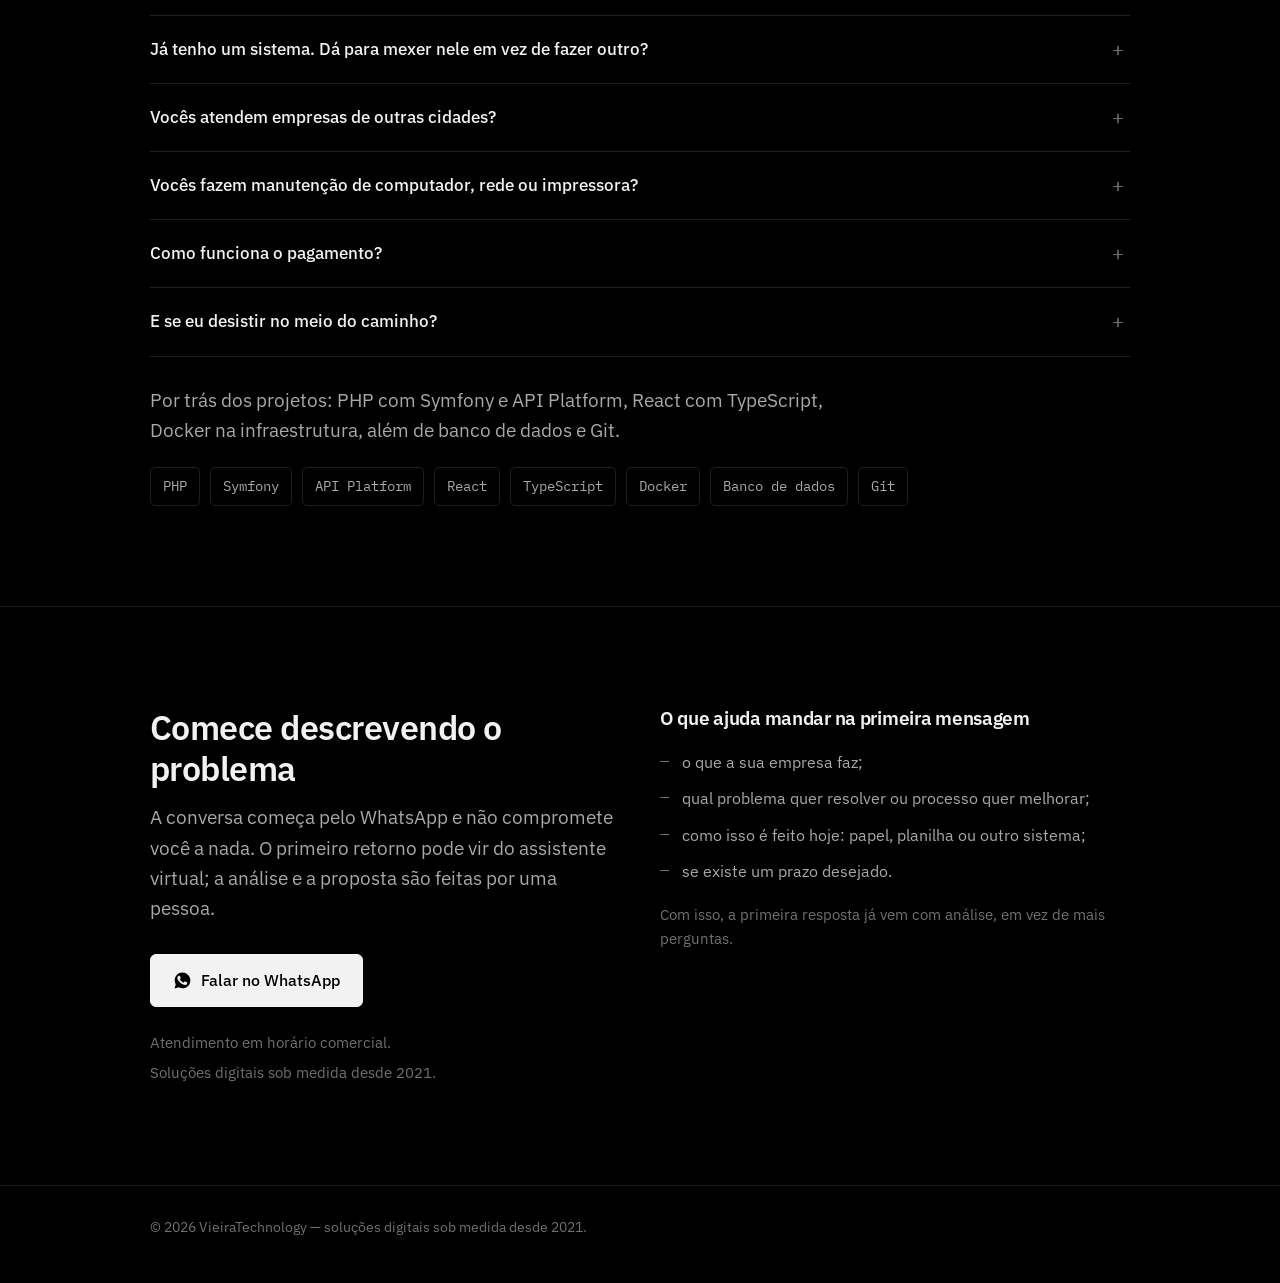
==== commit eca9c541: "Update image source from PNG to JPG format" ====
--- a/index.html
+++ b/index.html
@@ -91,7 +91,7 @@
         </div>
 
         <div>
-          <img class="about-photo" src="assets/img/matheus-vieira.png" width="480" height="480" alt="Matheus Vieira, desenvolvedor responsável pela VieiraTechnology" loading="lazy">
+          <img class="about-photo" src="assets/img/matheus-vieira.jpg" width="480" height="480" alt="Matheus Vieira, desenvolvedor responsável pela VieiraTechnology" loading="lazy">
         </div>
       </div>
     </div>
--- a/assets/css/style.css
+++ b/assets/css/style.css
@@ -91,21 +91,11 @@
 .bar{display:flex;align-items:center;justify-content:space-between;gap:16px;height:64px}
 .mark{order:1;font-weight:600;letter-spacing:-.01em;text-decoration:none;font-size:17px}
 .mark span{color:var(--dim)}
-.nav{order:2;display:flex;gap:24px}
+.nav{order:2;display:flex;gap:22px;overflow-x:auto;scrollbar-width:none;-webkit-overflow-scrolling:touch}
+.nav::-webkit-scrollbar{display:none}
 .nav a{color:var(--muted);text-decoration:none;font-size:15px}
 .nav a:hover{color:var(--ink)}
 .bar-actions{order:3;display:flex;align-items:center;gap:10px}
-
-.nav-toggle{
-  display:none;width:40px;height:40px;padding:0;
-  align-items:center;justify-content:center;
-  background:var(--surface);border:1px solid var(--line);border-radius:6px;
-  color:var(--ink);cursor:pointer;
-}
-.nav-toggle svg{width:22px;height:22px;fill:currentColor}
-.nav-toggle .i-close{display:none}
-.nav-toggle[aria-expanded="true"] .i-menu{display:none}
-.nav-toggle[aria-expanded="true"] .i-close{display:block}
 
 /* --- botões ------------------------------------------------------------- */
 .btn{
@@ -226,6 +216,31 @@
   border:1px solid var(--line);border-radius:5px;padding:7px 12px;
 }
 
+/* --- quem é a empresa --------------------------------------------------- */
+.about{display:grid;gap:44px;grid-template-columns:1.25fr .75fr;align-items:start}
+.about p+p{margin-top:16px}
+.about-photo{display:block;width:180px;height:180px;border-radius:50%;background:var(--surface);border:1px solid var(--line)}
+.facts{list-style:none;margin:24px 0 0;padding:0;display:grid;gap:14px}
+.facts li{color:var(--muted);font-size:16px;padding-left:22px;position:relative}
+.facts li::before{content:"";position:absolute;left:0;top:11px;width:9px;height:1px;background:var(--dim)}
+.facts strong{color:var(--ink);font-weight:600}
+
+/* --- trabalhos e código público ----------------------------------------- */
+.proof{display:grid;gap:14px;grid-template-columns:repeat(auto-fit,minmax(280px,1fr))}
+.proof article{background:var(--surface);border:1px solid var(--line);border-radius:8px;padding:24px}
+.proof h3{font-size:17px;margin-bottom:8px}
+.proof p{color:var(--muted);font-size:16px}
+.proof .tag{
+  display:inline-block;margin-bottom:12px;padding:4px 9px;border-radius:4px;
+  font-family:var(--mono);font-size:13px;color:var(--dim);border:1px solid var(--line);
+}
+.proof a{color:var(--ink);font-size:15px;font-weight:500;display:inline-block;margin-top:12px}
+
+/* --- espaço do vídeo ----------------------------------------------------- */
+.video{margin-top:26px;border:1px solid var(--line);border-radius:8px;overflow:hidden;background:var(--surface)}
+.video-frame{position:relative;padding-top:56.25%}
+.video-frame iframe,.video-frame video{position:absolute;inset:0;width:100%;height:100%;border:0}
+
 /* --- contato ------------------------------------------------------------ */
 .contact-grid{display:grid;gap:40px;grid-template-columns:1fr 1fr}
 .meta{margin-top:24px;color:var(--dim);font-size:15px;display:grid;gap:6px}
@@ -256,21 +271,19 @@
 
 /* --- responsivo --------------------------------------------------------- */
 @media (max-width:840px){
-  .bar{flex-wrap:wrap;height:auto;padding:12px 0}
+  html{scroll-padding-top:126px}
+  .bar{flex-wrap:wrap;height:auto;padding:11px 0}
   .bar-actions{order:2;margin-left:auto}
+  /* menu sempre visível: uma linha horizontal que rola de lado se precisar */
   .nav{
-    order:3;flex-basis:100%;flex-wrap:wrap;gap:14px 20px;
-    margin-top:10px;padding-top:12px;border-top:1px solid var(--line);
+    order:3;flex-basis:100%;flex-wrap:nowrap;white-space:nowrap;
+    margin-top:9px;padding-top:11px;border-top:1px solid var(--line);
   }
-  .nav-toggle{display:inline-flex}
-  /* com JS o menu começa fechado; sem JS os links ficam sempre visíveis */
-  .js .nav{display:none}
-  .js .nav.is-open{display:flex}
-  .two,.contact-grid{grid-template-columns:1fr;gap:30px}
-  .js .sticky-cta.is-visible{display:flex}
+  .two,.contact-grid,.about,.proof{grid-template-columns:1fr;gap:30px}
+  .about-photo{width:150px;height:150px}
+  .sticky-cta.is-visible{display:flex}
 }
 @media (min-width:841px){
-  .nav-toggle{display:none !important}
   .sticky-cta{display:none !important}
 }
 
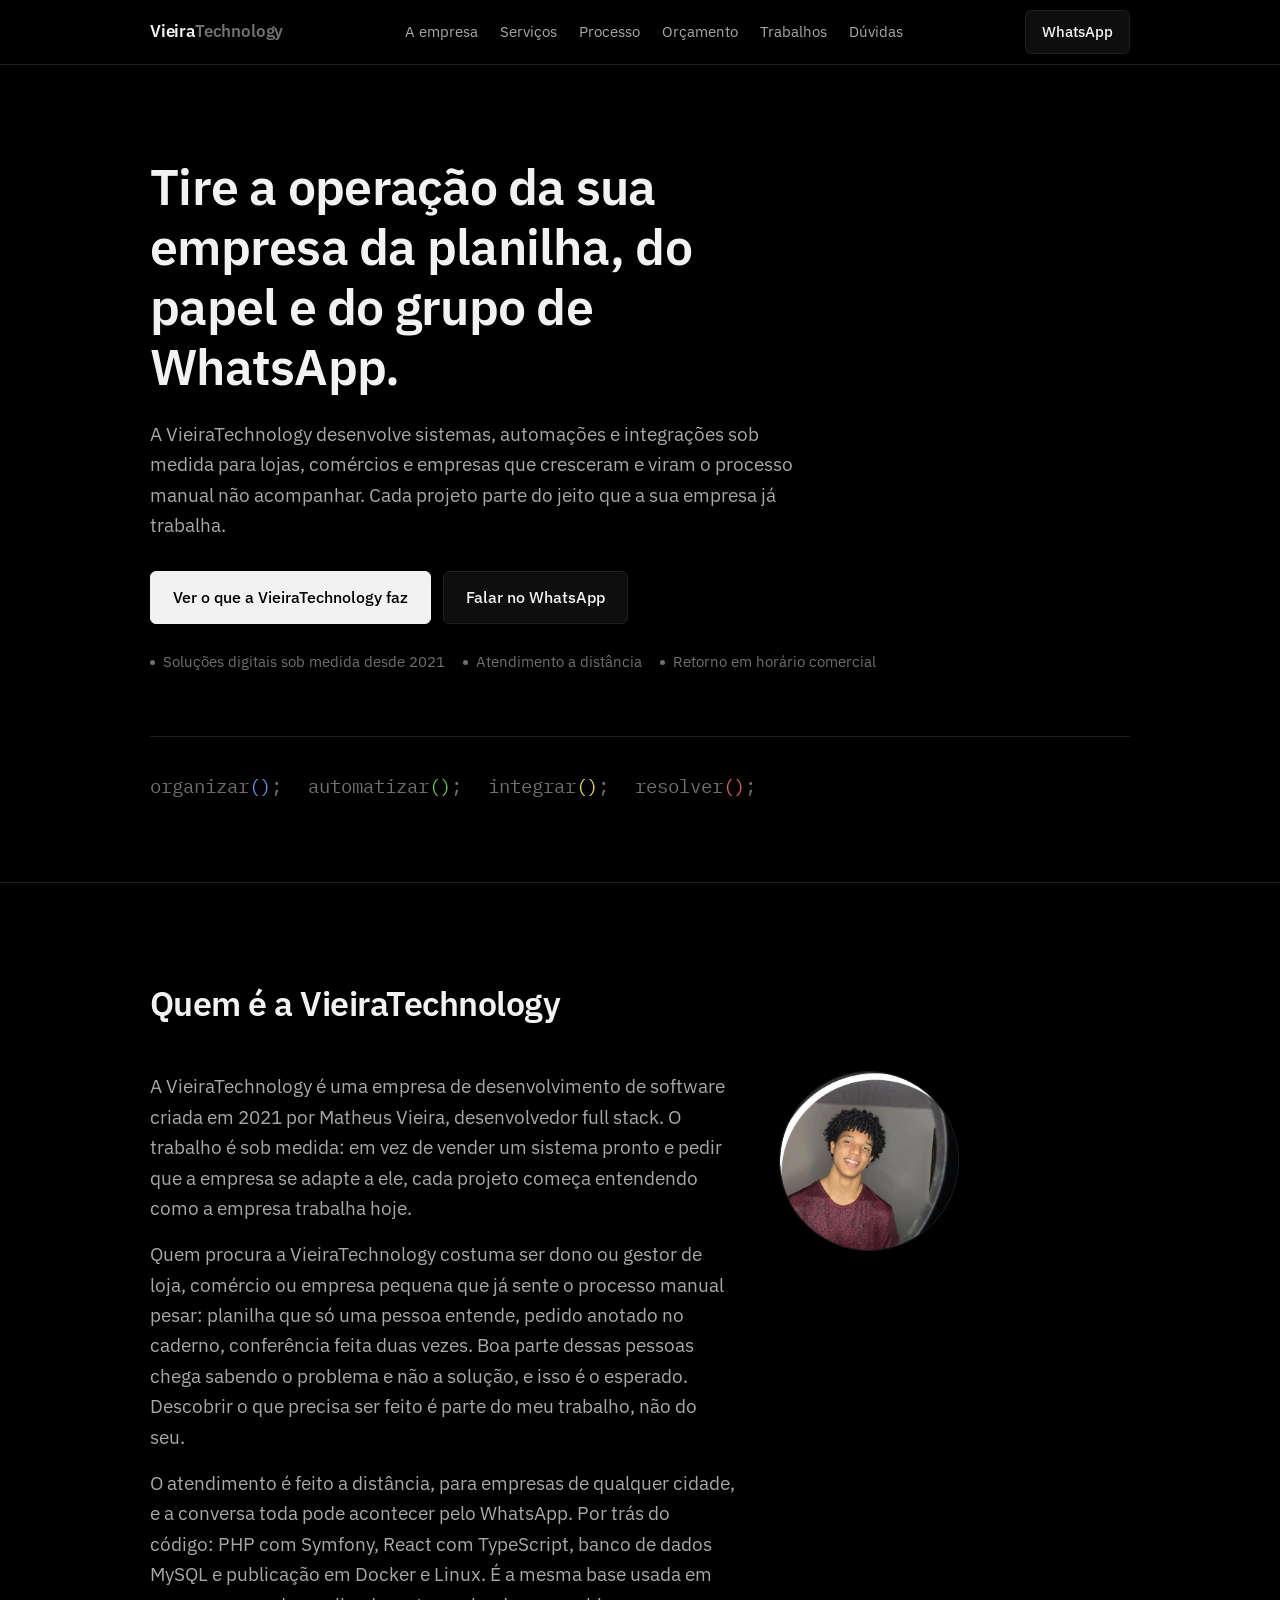
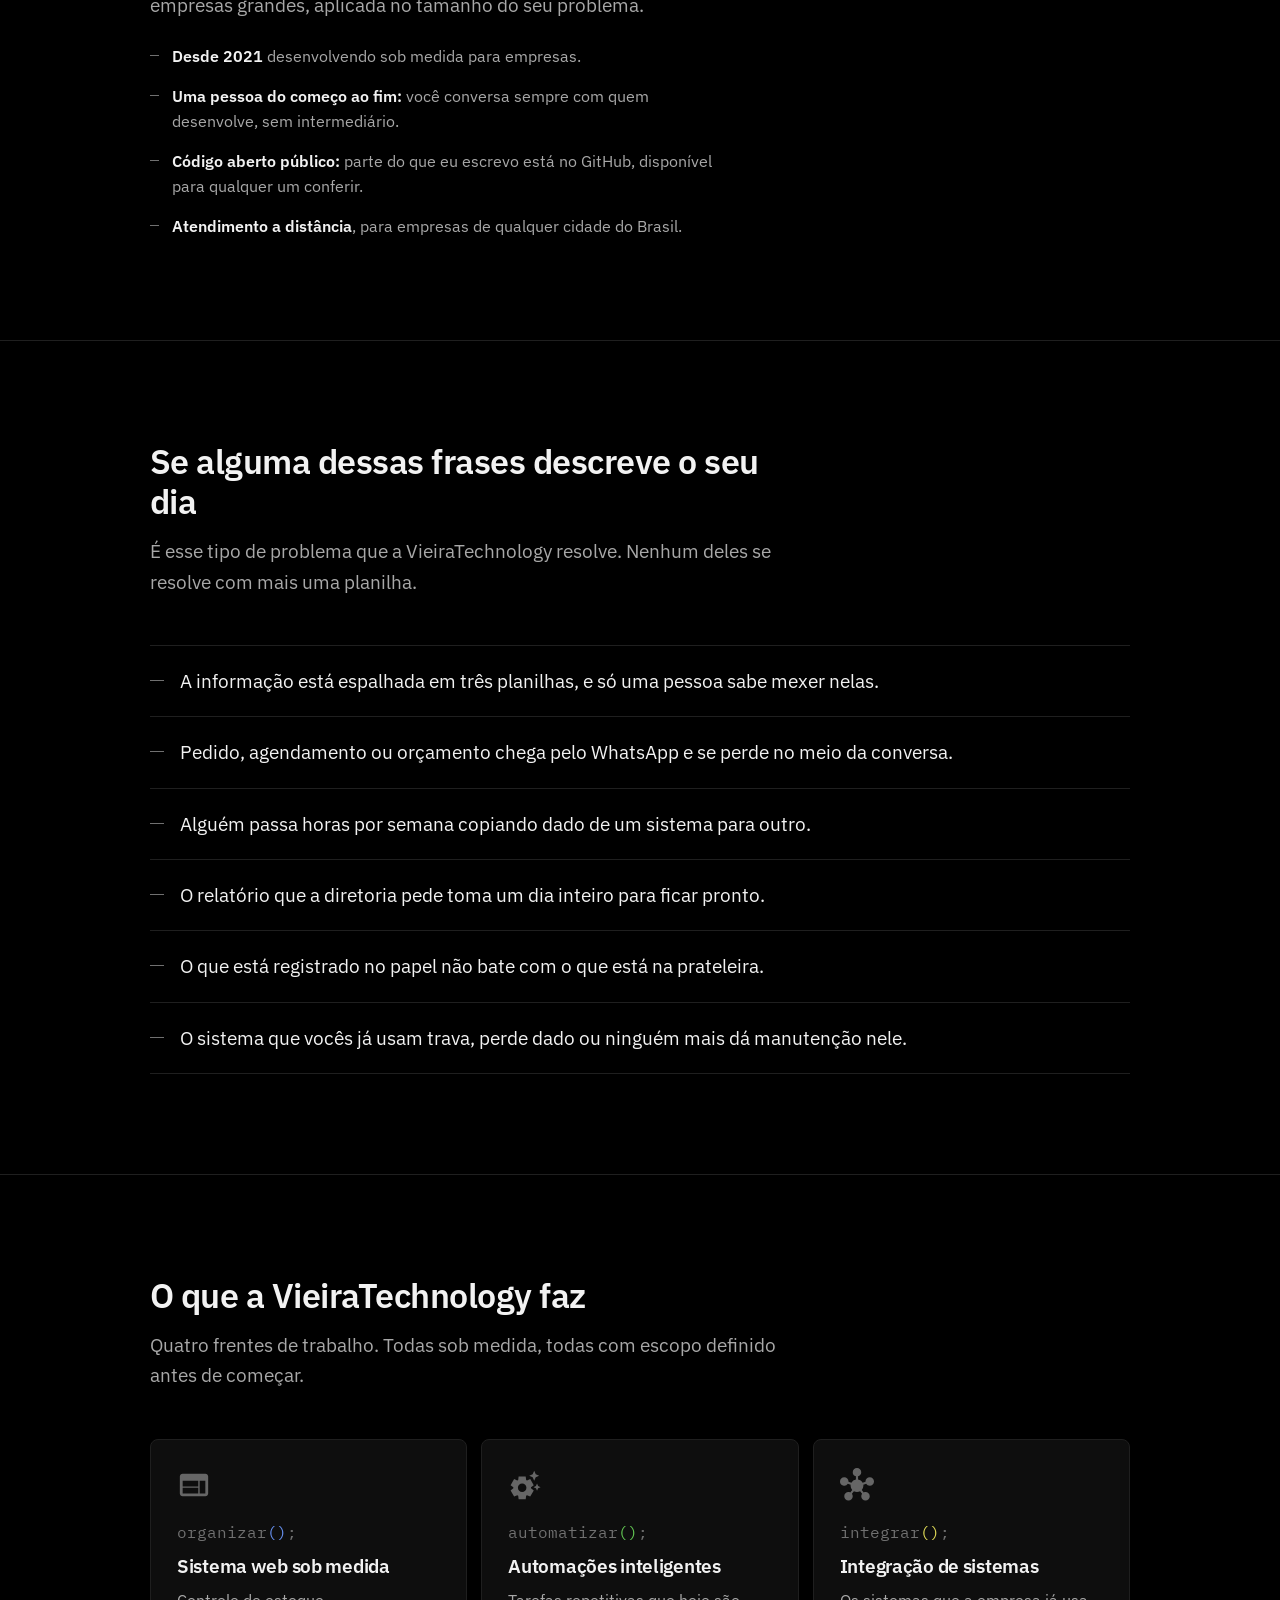
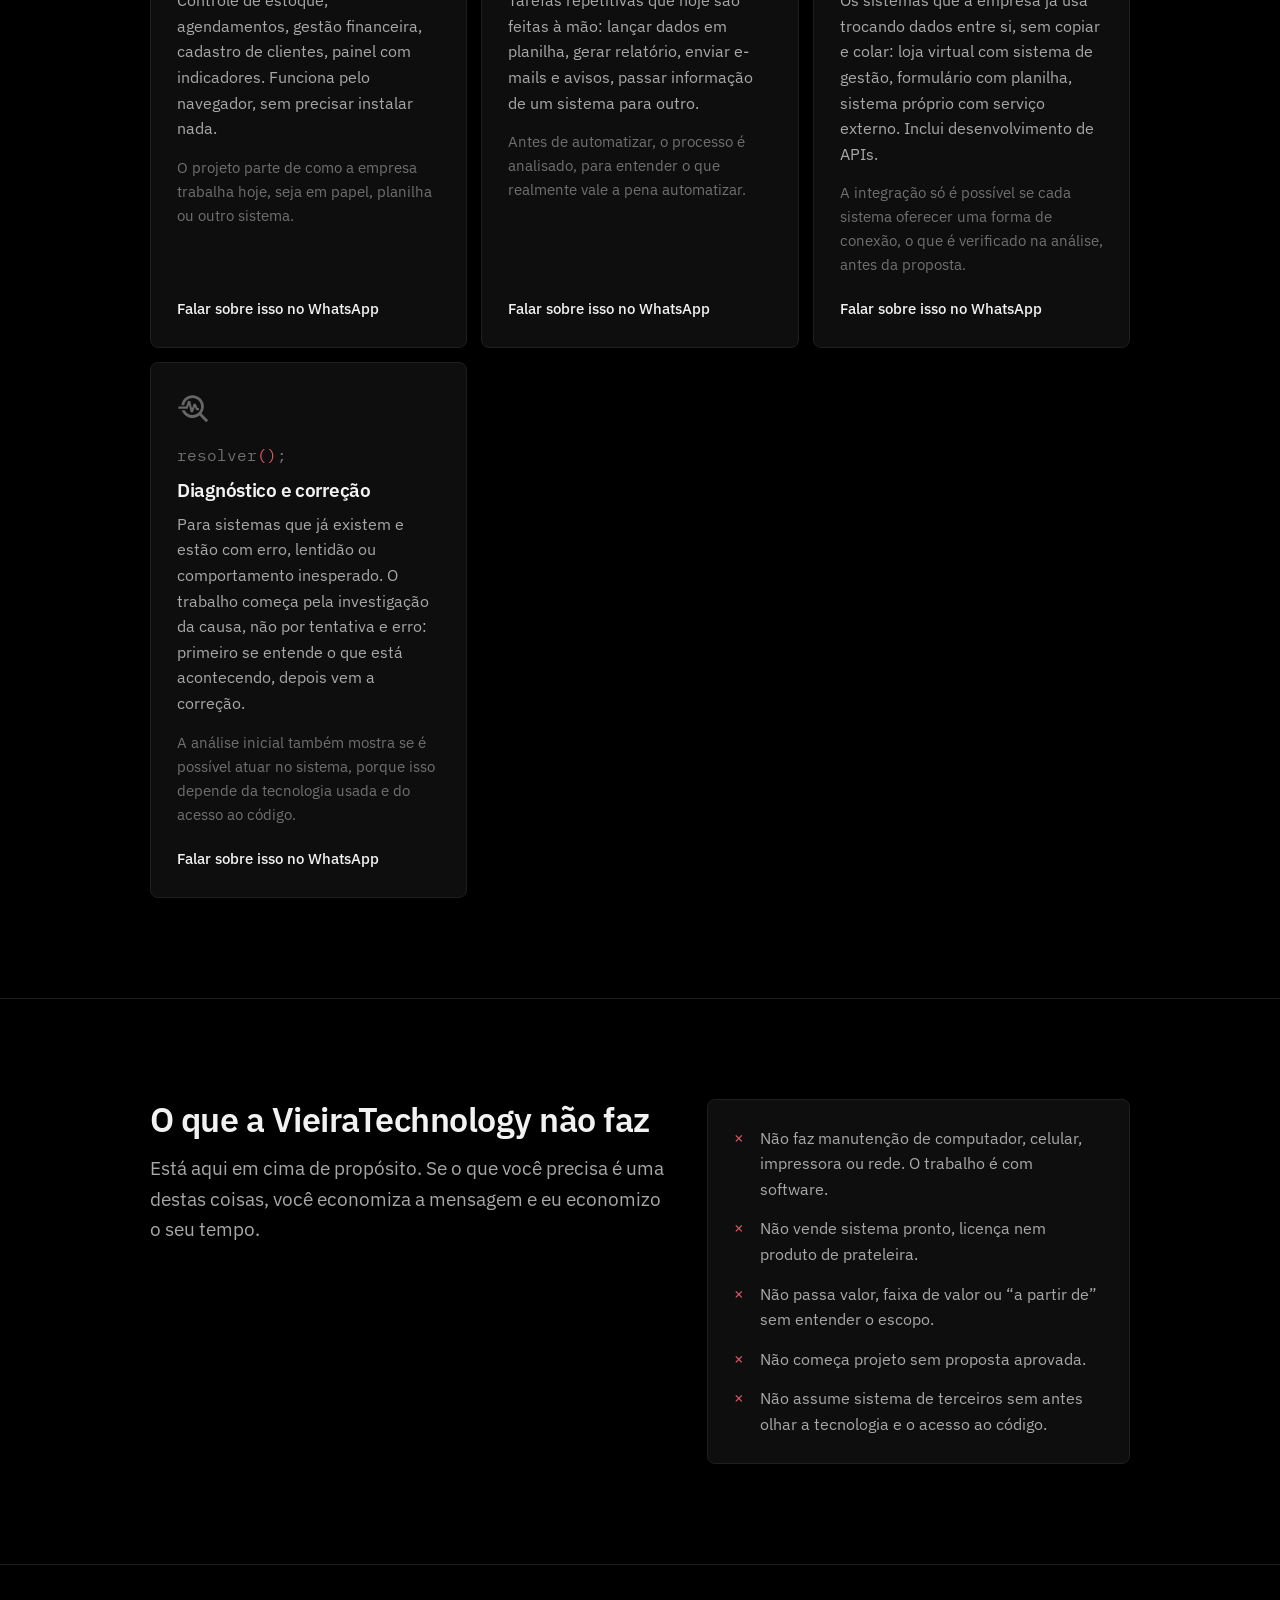
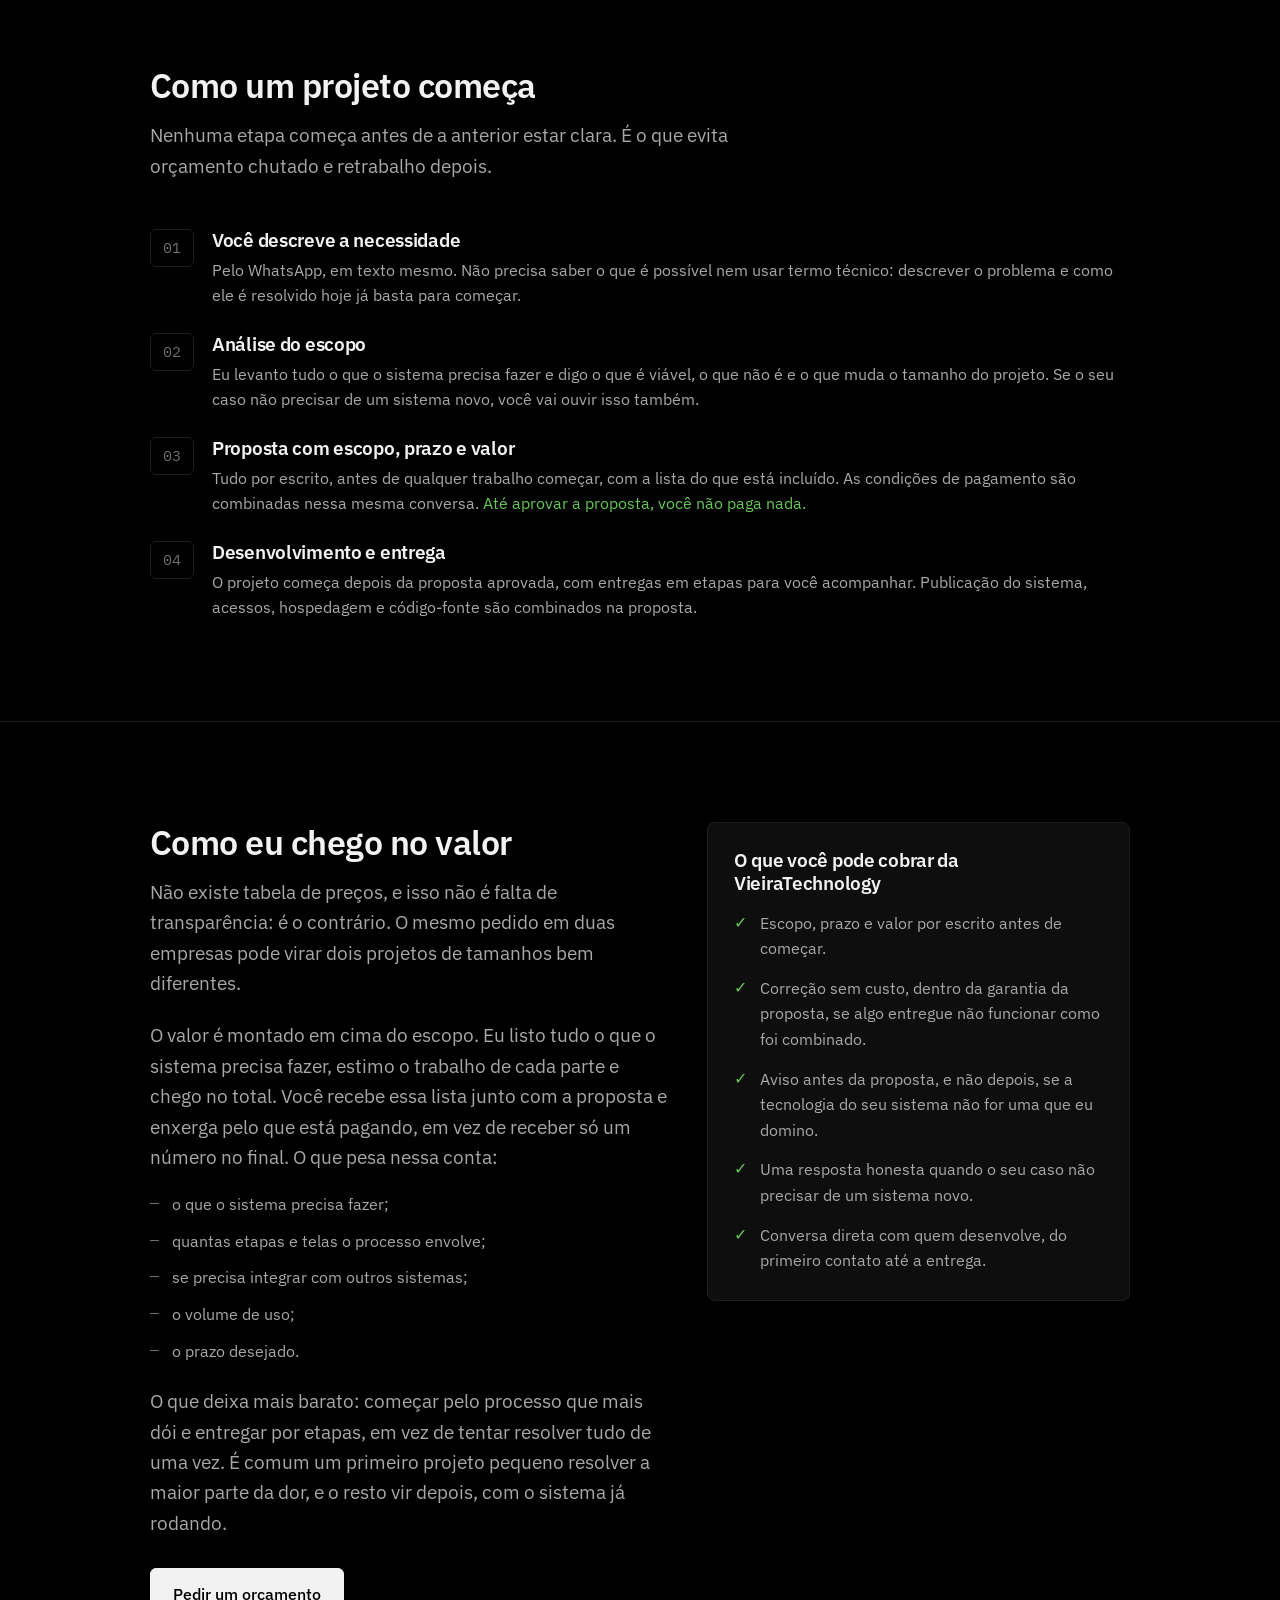
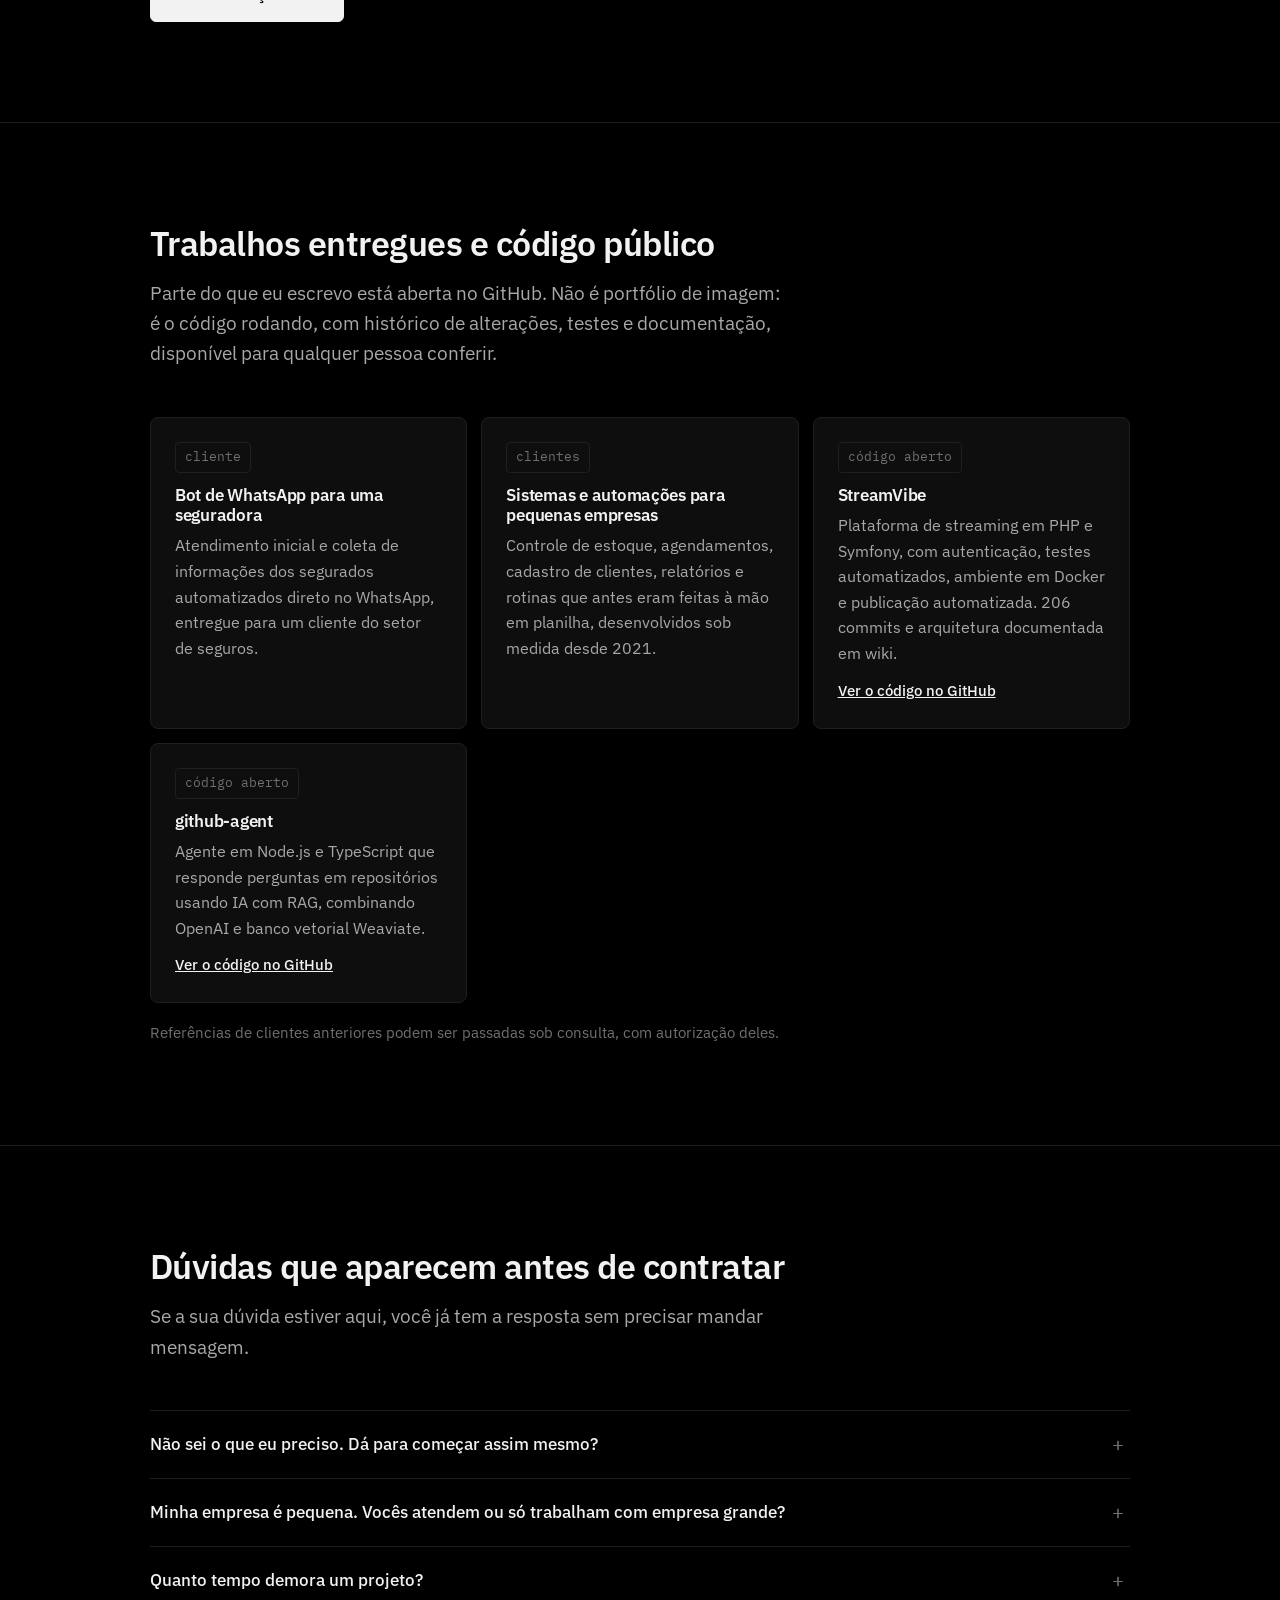
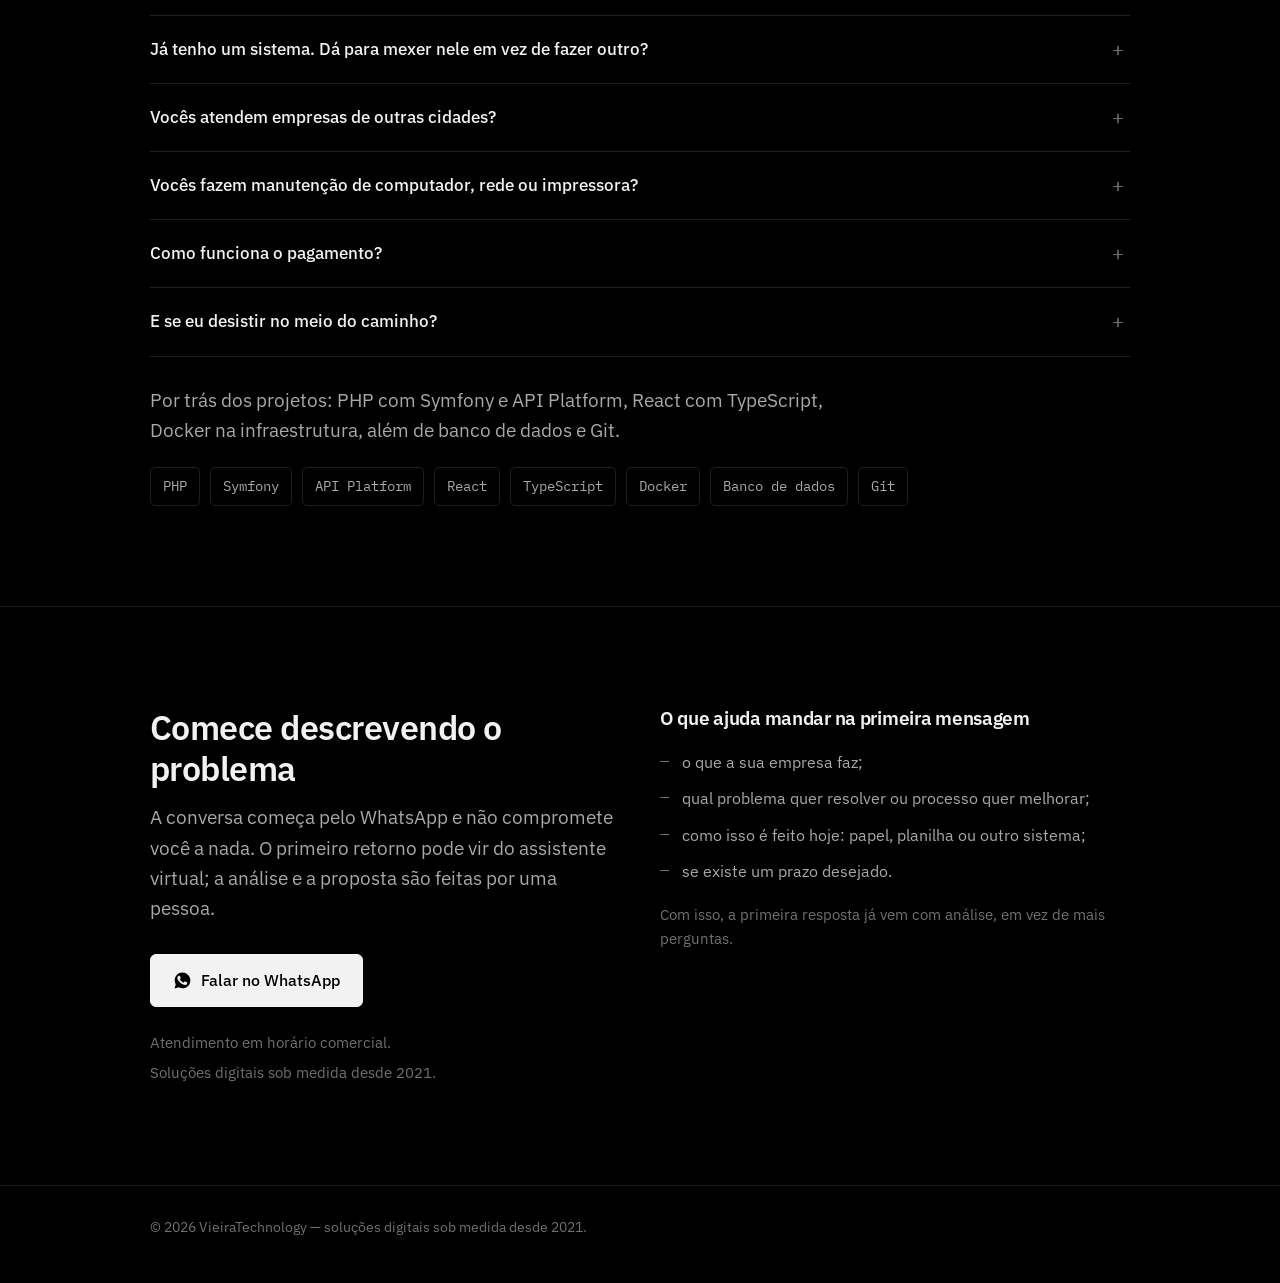
==== commit 4959d23c: "Update image source in index.html" ====
--- a/index.html
+++ b/index.html
@@ -91,7 +91,7 @@
         </div>
 
         <div>
-          <img class="about-photo" src="assets/img/matheus-vieira.jpg" width="480" height="480" alt="Matheus Vieira, desenvolvedor responsável pela VieiraTechnology" loading="lazy">
+          <img class="about-photo" src="assets/img/matheus-vieira.png" width="480" height="480" alt="Matheus Vieira, desenvolvedor responsável pela VieiraTechnology" loading="lazy">
         </div>
       </div>
     </div>
